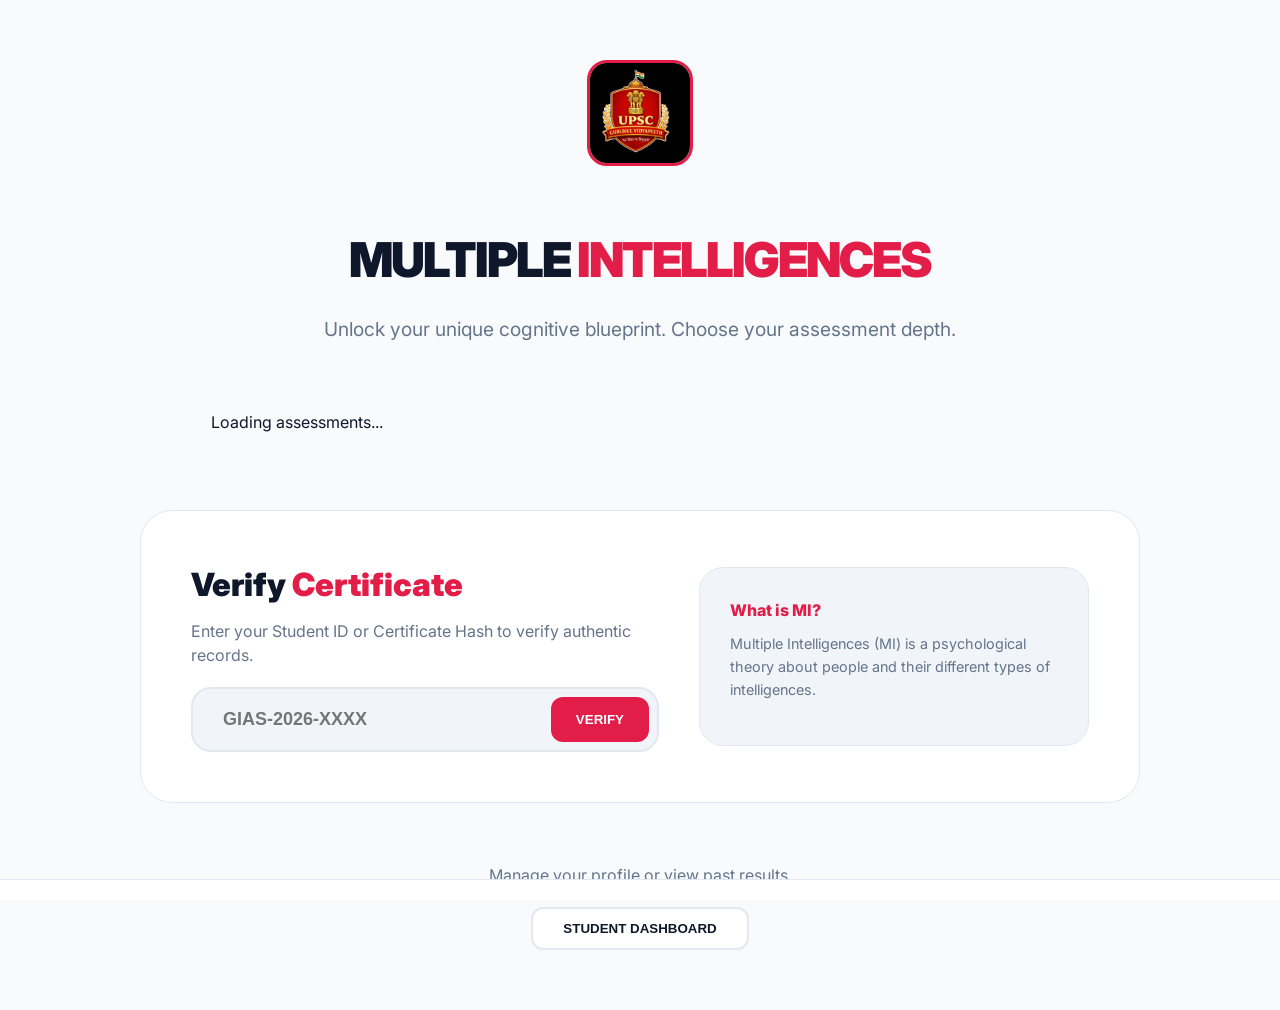
==== index.html @ c3213467 "feat: initial commit - Multiple Intelligences Assessment platform" ====
<!DOCTYPE html>
<html lang="en">
<head>
    <meta charset="UTF-8">
    <meta name="viewport" content="width=device-width, initial-scale=1.0">
    <title>GURUKUL IAS - Multiple Intelligences Assessment</title>
    <link href="https://fonts.googleapis.com/css2?family=Inter:wght@400;600;700;800;900&display=swap" rel="stylesheet">
    <link rel="stylesheet" href="style.css">
    <style>
        .portal-container { max-width: 1000px; margin: 40px auto; padding: 20px; text-align: center; }
        .portal-header { margin-bottom: 50px; }
        .portal-header img { width: 100px; border-radius: 20px; margin-bottom: 20px; border: 3px solid var(--primary); }
        .portal-header h1 { font-size: 3rem; font-weight: 900; letter-spacing: -2px; margin-bottom: 10px; }
        .portal-header p { color: var(--secondary-text); font-size: 1.2rem; }
        
        .test-grid { display: grid; grid-template-columns: repeat(3, 1fr); gap: 30px; margin-top: 50px; }
        .test-card { 
            background: var(--card); border: 1px solid var(--border); padding: 40px 30px; border-radius: 32px; 
            transition: all 0.3s cubic-bezier(0.4, 0, 0.2, 1); cursor: pointer; text-decoration: none; color: inherit;
            display: flex; flex-direction: column; align-items: center; position: relative; overflow: hidden;
        }
        .test-card:hover { border-color: var(--primary); transform: translateY(-10px); background: var(--card-hover); }
        .test-card h3 { font-size: 1.5rem; font-weight: 800; margin: 20px 0 10px; color: var(--text); }
        .test-card p { font-size: 0.9rem; color: var(--secondary-text); line-height: 1.6; }
        .test-card .icon-circle { 
            width: 80px; height: 80px; border-radius: 50%; background: rgba(225, 29, 72, 0.1); 
            display: flex; align-items: center; justify-content: center; color: var(--primary);
            margin-bottom: 10px; transition: 0.3s;
        }
        .test-card:hover .icon-circle { background: var(--primary); color: #fff; transform: scale(1.1); }
        
        .verify-section { margin: 60px 0; padding: 50px; background: var(--card); border-radius: 32px; border: 1px solid var(--border); text-align: left; display: grid; grid-template-columns: 1.2fr 1fr; gap: 40px; align-items: center; }
        .verify-input-group { position: relative; margin-top: 20px; }
        .verify-input { width: 100%; padding: 20px 30px; background: var(--input-bg); border: 2px solid var(--border); border-radius: 20px; color: var(--text); font-weight: 700; font-size: 18px; outline: none; transition: 0.3s; }
        .verify-input:focus { border-color: var(--primary); background: var(--card); }
        .verify-btn { position: absolute; right: 10px; top: 10px; bottom: 10px; background: var(--primary); color: #fff; border: none; padding: 0 25px; border-radius: 12px; font-weight: 800; cursor: pointer; }

        .ticker-wrap { position: fixed; bottom: 0; left: 0; width: 100%; background: var(--card); border-top: 1px solid var(--border); padding: 10px 0; z-index: 1000; overflow: hidden; }
        .ticker { display: flex; gap: 50px; animation: ticker 30s linear infinite; white-space: nowrap; }
        .ticker-item { font-size: 13px; font-weight: 700; color: var(--secondary-text); display: flex; align-items: center; gap: 8px; }
        .ticker-item .dot { width: 6px; height: 6px; background: var(--success); border-radius: 50%; }

        @keyframes ticker { 0% { transform: translateX(100%); } 100% { transform: translateX(-100%); } }
        @media (max-width: 768px) { .test-grid { grid-template-columns: 1fr; } .verify-section { grid-template-columns: 1fr; padding: 30px; } }
    </style>
</head>
<body data-theme="light">
    <div class="portal-container">
        <header class="portal-header">
            <img src="gurukul_ias.jpeg" alt="GURUKUL IAS">
            <h1>MULTIPLE <span style="color: var(--primary)">INTELLIGENCES</span></h1>
            <p>Unlock your unique cognitive blueprint. Choose your assessment depth.</p>
        </header>

        <div class="test-grid" id="test-grid">
            <div class="loading-state"><p>Loading assessments...</p></div>
        </div>

        <section class="verify-section">
            <div>
                <h2 style="font-size: 2rem; font-weight: 900; margin: 0;">Verify <span style="color: var(--primary)">Certificate</span></h2>
                <p style="color: var(--secondary-text); margin-top: 10px;">Enter your Student ID or Certificate Hash to verify authentic records.</p>
                <div class="verify-input-group">
                    <input type="text" id="v-hash" class="verify-input" placeholder="GIAS-2026-XXXX">
                    <button onclick="verify()" class="verify-btn">VERIFY</button>
                </div>
            </div>
            <div id="cms-about" style="background: var(--input-bg); padding: 30px; border-radius: 24px; border: 1px solid var(--border);">
                <h4 id="cms-title" style="margin: 0; color: var(--primary); font-weight: 800;">What is MI?</h4>
                <p id="cms-body" style="font-size: 0.9rem; color: var(--secondary-text); line-height: 1.6; margin-top: 10px;">Multiple Intelligences (MI) is a psychological theory about people and their different types of intelligences.</p>
            </div>
        </section>

        <div class="auth-actions">
            <p style="color: var(--secondary-text); margin-bottom: 20px;">Manage your profile or view past results.</p>
            <button class="btn-secondary" onclick="location.href='login.html'">STUDENT DASHBOARD</button>
        </div>
    </div>

    <div class="ticker-wrap">
        <div class="ticker" id="ticker">
            <!-- Ticker items injected here -->
        </div>
    </div>

    <script>
        async function init() {
            // Check for system theme
            if (window.matchMedia && window.matchMedia('(prefers-color-scheme: dark)').matches) {
                // document.body.setAttribute('data-theme', 'dark'); // Optional
            }

            try {
                // Load CMS
                const resC = await fetch('api.php?type=homepage_cms');
                const cms = await resC.json();
                if (cms.about_mi) {
                    document.getElementById('cms-title').innerText = cms.about_mi.title;
                    document.getElementById('cms-body').innerText = cms.about_mi.body;
                }

                // Load Tests
                const resT = await fetch('api.php?type=active_tests');
                const tests = await resT.json();
                const grid = document.getElementById('test-grid');
                grid.innerHTML = tests.map(test => `
                    <a href="test.html?id=${test.id}" class="test-card">
                        ${test.id > 3 ? '<div class="badge-new" style="position: absolute; top: 20px; right: -30px; background: var(--primary); color: #fff; padding: 5px 40px; font-size: 10px; font-weight: 900; transform: rotate(45deg);">NEW</div>' : ''}
                        <div class="icon-circle">
                             <svg width="32" height="32" viewBox="0 0 24 24" fill="none" stroke="currentColor" stroke-width="2.5">
                                ${test.question_count <= 24 ? '<circle cx="12" cy="12" r="10"></circle><polyline points="12 6 12 12 16 14"></polyline>' : 
                                  (test.question_count <= 60 ? '<path d="M22 11.08V12a10 10 0 1 1-5.93-9.14"></path><polyline points="22 4 12 14.01 9 11.01"></polyline>' : 
                                  '<polygon points="12 2 15.09 8.26 22 9.27 17 14.14 18.18 21.02 12 17.77 5.82 21.02 7 14.14 2 9.27 8.91 8.26 12 2"></polygon>')}
                             </svg>
                        </div>
                        <h3>${test.name}</h3>
                        <p>${test.description || 'Custom profile.'} ${test.question_count} questions.</p>
                    </a>
                `).join('');

                // Load Ticker
                updateTicker();
                setInterval(updateTicker, 30000);

            } catch (e) { console.error('Home init failed', e); }
        }

        async function updateTicker() {
            const res = await fetch('api.php?type=recent_completions');
            const data = await res.json();
            const ticker = document.getElementById('ticker');
            ticker.innerHTML = data.map(item => `
                <div class="ticker-item"><span class="dot"></span> ${item.name} just completed ${item.test_type} Assessment</div>
            `).join('') + ticker.innerHTML; // Duplicate for continuous flow
        }

        function verify() {
            const v = document.getElementById('v-hash').value.trim();
            if (v) location.href = 'verify.php?v=' + v;
        }

        init();
    </script>
</body>
</html>
---- style.css ----
:root {
    --primary: #e11d48; /* Crimson Red */
    --primary-light: #fb7185;
    --accent: #9f1239;
    --bg: #f8fafc;
    --card: #ffffff;
    --text: #0f172a;
    --secondary-text: #64748b;
    --border: #e2e8f0;
    --success: #10b981;
    --card-hover: #fff1f2;
    --input-bg: #f1f5f9;
}

[data-theme="dark"] {
    --bg: #000000;
    --card: #0d0d0d;
    --text: #f8fafc;
    --secondary-text: #94a3b8;
    --border: #1a1a1a;
    --card-hover: #161616;
    --input-bg: #111111;
}

body { 
    font-family: 'Inter', system-ui, -apple-system, sans-serif; 
    background: var(--bg); 
    color: var(--text); 
    display: flex; 
    flex-direction: column;
    min-height: 100vh;
    margin: 0;
    line-height: 1.5;
    transition: background 0.3s, color 0.3s;
}

/* Site Header */
.site-header {
    background: var(--card);
    padding: 15px 0;
    box-shadow: 0 1px 3px rgba(0,0,0,0.1);
    border-bottom: 3px solid var(--primary);
    position: sticky;
    top: 0;
    z-index: 100;
}
.header-content {
    max-width: 1100px;
    margin: 0 auto;
    padding: 0 30px;
    display: flex;
    justify-content: space-between;
    align-items: center;
}
.logo-area { display: flex; align-items: center; gap: 15px; }
.logo-icon { width: 50px; height: 50px; border-radius: 10px; object-fit: cover; border: 2px solid var(--primary); }
.brand-text h1 { margin: 0; font-size: 24px; font-weight: 900; color: var(--primary); text-transform: uppercase; }
.brand-text p { margin: 0; font-size: 12px; color: var(--secondary-text); font-weight: 700; }

.header-actions { display: flex; align-items: center; gap: 12px; }
.action-btn {
    width: 40px; height: 40px; border-radius: 10px; border: 1px solid var(--border);
    background: var(--card); color: var(--secondary-text); display: flex; align-items: center; justify-content: center;
    cursor: pointer; transition: 0.2s;
}
.action-btn:hover { border-color: var(--primary); color: var(--primary); }

.lang-switcher {
    display: flex; align-items: center; background: var(--card); padding: 0 12px; height: 40px;
    border-radius: 10px; border: 1px solid var(--border);
}
.lang-switcher select { background: transparent; border: none; font-size: 13px; font-weight: 800; cursor: pointer; outline: none; color: var(--text); }
.lang-switcher option { background: var(--card); color: var(--text); }

/* Container */
.container { 
    width: 95%; max-width: 900px; background: var(--card); padding: 50px; 
    margin: 40px auto; border-radius: 24px; box-shadow: 0 10px 25px -5px rgba(0,0,0,0.05);
    flex-grow: 1; border: 1px solid var(--border);
}

/* Form Styles */
.registration-form h2 { font-size: 32px; font-weight: 900; text-align: center; color: var(--primary); margin-bottom: 10px; }
.registration-form p { text-align: center; color: var(--secondary-text); margin-bottom: 40px; }
.input-group { margin-bottom: 20px; }
.input-group label { display: block; font-size: 14px; font-weight: 700; color: var(--secondary-text); margin-bottom: 8px; }
input { 
    width: 100%; padding: 14px 20px; background: var(--input-bg); border: 2px solid var(--border); 
    border-radius: 12px; font-size: 16px; transition: 0.2s; box-sizing: border-box; color: var(--text);
}
input:focus { background: var(--card); border-color: var(--primary); outline: none; }

/* Test Elements */
.test-header {
    display: flex; justify-content: space-between; align-items: center;
    margin-bottom: 40px; padding-bottom: 20px; border-bottom: 1px solid var(--border);
}
.test-header h3 { margin: 0; font-size: 22px; font-weight: 900; color: var(--primary); }
.student-badge { background: var(--input-bg); padding: 6px 16px; border-radius: 30px; font-weight: 800; font-size: 12px; color: var(--secondary-text); border: 1px solid var(--border); }

.question-card {
    background: var(--card); border: 1px solid var(--border); border-radius: 20px;
    padding: 30px; margin-bottom: 24px; transition: 0.3s;
}
.question-card:hover { border-color: var(--primary-light); box-shadow: 0 4px 12px rgba(0,0,0,0.03); }
.question-text { font-size: 18px; font-weight: 700; margin-bottom: 25px; line-height: 1.4; color: var(--text); }

.options { display: flex; flex-direction: column; gap: 8px; }
.option-label {
    display: flex; align-items: center; gap: 15px; padding: 10px 20px;
    background: var(--card); border: 1.5px solid var(--border); border-radius: 12px;
    cursor: pointer; transition: 0.2s cubic-bezier(0.4, 0, 0.2, 1); color: var(--text);
}
.option-label:hover { border-color: var(--primary-light); background: var(--card-hover); }
.option-label input { display: none; }

.option-circle {
    width: 28px; height: 28px; flex-shrink: 0; background: var(--input-bg);
    border-radius: 50%; display: flex; align-items: center; justify-content: center;
    font-weight: 900; font-size: 13px; color: var(--secondary-text); transition: 0.2s;
}
.option-desc { font-size: 14px; font-weight: 700; color: var(--secondary-text); }

.option-label.selected { background: var(--primary) !important; border-color: var(--primary) !important; transform: translateX(4px); box-shadow: 2px 4px 10px rgba(225, 29, 72, 0.1); }
.option-label.selected .option-circle { background: #fff !important; color: var(--primary) !important; }
.option-label.selected .option-desc { color: #fff !important; }

/* Focus Mode */
.focus-mode-container { text-align: center; }
.progress-bar-container { width: 100%; height: 6px; background: var(--border); border-radius: 3px; margin-bottom: 40px; position: relative; overflow: hidden; }
.progress-fill { position: absolute; left: 0; top: 0; height: 100%; background: var(--primary); transition: width 0.3s cubic-bezier(0.4, 0, 0.2, 1); }

/* Buttons */
.btn-primary {
    background: var(--primary); color: #fff; border: none; padding: 14px 40px;
    border-radius: 12px; font-size: 16px; font-weight: 800; cursor: pointer;
    text-transform: uppercase; letter-spacing: 1px; transition: 0.3s;
}
.btn-primary:hover { background: var(--accent); transform: translateY(-2px); box-shadow: 0 8px 20px -5px rgba(225, 29, 72, 0.4); }
.btn-secondary {
    background: var(--card); color: var(--text); border: 2px solid var(--border); padding: 12px 30px;
    border-radius: 12px; font-weight: 800; cursor: pointer; transition: 0.2s;
}
.btn-secondary:hover { border-color: var(--primary); color: var(--primary); }

.form-actions { display: flex; justify-content: center; margin-top: 40px; gap: 20px; }

/* Result Elements */
.result-view h2 { font-size: 36px; font-weight: 900; text-align: center; color: var(--primary); margin-bottom: 30px; }
.chart-container { background: var(--card); padding: 20px; border-radius: 20px; border: 1px solid var(--border); margin-bottom: 40px; }
.result-qr-section { text-align: center; margin: 30px 0; padding: 20px; background: #fff; border-radius: 20px; border: 1px solid var(--border); color: #000; }

.grading-card { background: var(--input-bg); padding: 25px; border-radius: 20px; border: 1px solid var(--border); margin-bottom: 20px; text-align: center; }
.grading-card h4 { margin: 0 0 10px; color: var(--primary); font-size: 18px; }

/* Modal */
.modal-overlay { position: fixed; top: 0; left: 0; right: 0; bottom: 0; background: rgba(0,0,0,0.6); display: flex; align-items: center; justify-content: center; z-index: 1000; }
.custom-modal { background: var(--card); padding: 30px; border-radius: 20px; max-width: 400px; width: 90%; text-align: center; border: 3px solid var(--primary); }

/* Proctor Alert */
.proctoring-alert { position: fixed; top: 20px; left: 50%; transform: translateX(-50%); background: #ef4444; color: #fff; padding: 12px 30px; border-radius: 10px; font-weight: 900; z-index: 2000; display: none; }

/* Site Footer */
.site-footer { background: #0f172a; color: #fff; padding: 60px 0 30px; margin-top: 60px; }
.footer-content { max-width: 1100px; margin: 0 auto; padding: 0 30px; }
.footer-grid { display: grid; grid-template-columns: 1.5fr 1fr 1fr; gap: 40px; margin-bottom: 40px; }
.footer-brand h4 { font-size: 20px; color: var(--primary-light); margin: 0 0 15px; }
.footer-brand p { font-size: 14px; color: #94a3b8; margin: 0; }
.footer-logo { width: 80px; height: auto; border-radius: 12px; object-fit: contain; border: 2px solid var(--primary-light); margin-bottom: 15px; }
.footer-contact h5, .footer-address h5 { font-size: 13px; text-transform: uppercase; color: #fff; margin: 0 0 15px; border-left: 3px solid var(--primary); padding-left: 10px; }
.contact-link { display: flex; align-items: center; gap: 10px; color: #cbd5e1; text-decoration: none; font-size: 14px; margin-bottom: 12px; }
.contact-link:hover { color: var(--primary-light); }
.footer-bottom { text-align: center; padding-top: 20px; border-top: 1px solid #1e293b; font-size: 12px; color: #64748b; }

/* Animation */
.question-card.highlight-error { border: 3px solid var(--primary); background: var(--card-hover); animation: shake 0.4s; }
@keyframes shake { 0%, 100% { transform: translateX(0); } 25% { transform: translateX(-5px); } 75% { transform: translateX(5px); } }

/* PDF Specific (Keep separate for clarity) */
#certificate-content, #certificate-content * { color: #000 !important; }
.printing .site-header, .printing .site-footer, .printing .btn-primary, .printing .btn-secondary, .printing #mi-watermark { display: none !important; }

@media (max-width: 768px) {
    .container { padding: 30px 20px; margin: 20px auto; }
    .header-content { flex-direction: column; gap: 15px; text-align: center; }
    .footer-grid { grid-template-columns: 1fr; gap: 30px; }
    .option-label { padding: 10px 15px; gap: 15px; }
    .option-desc { font-size: 13px; }
}
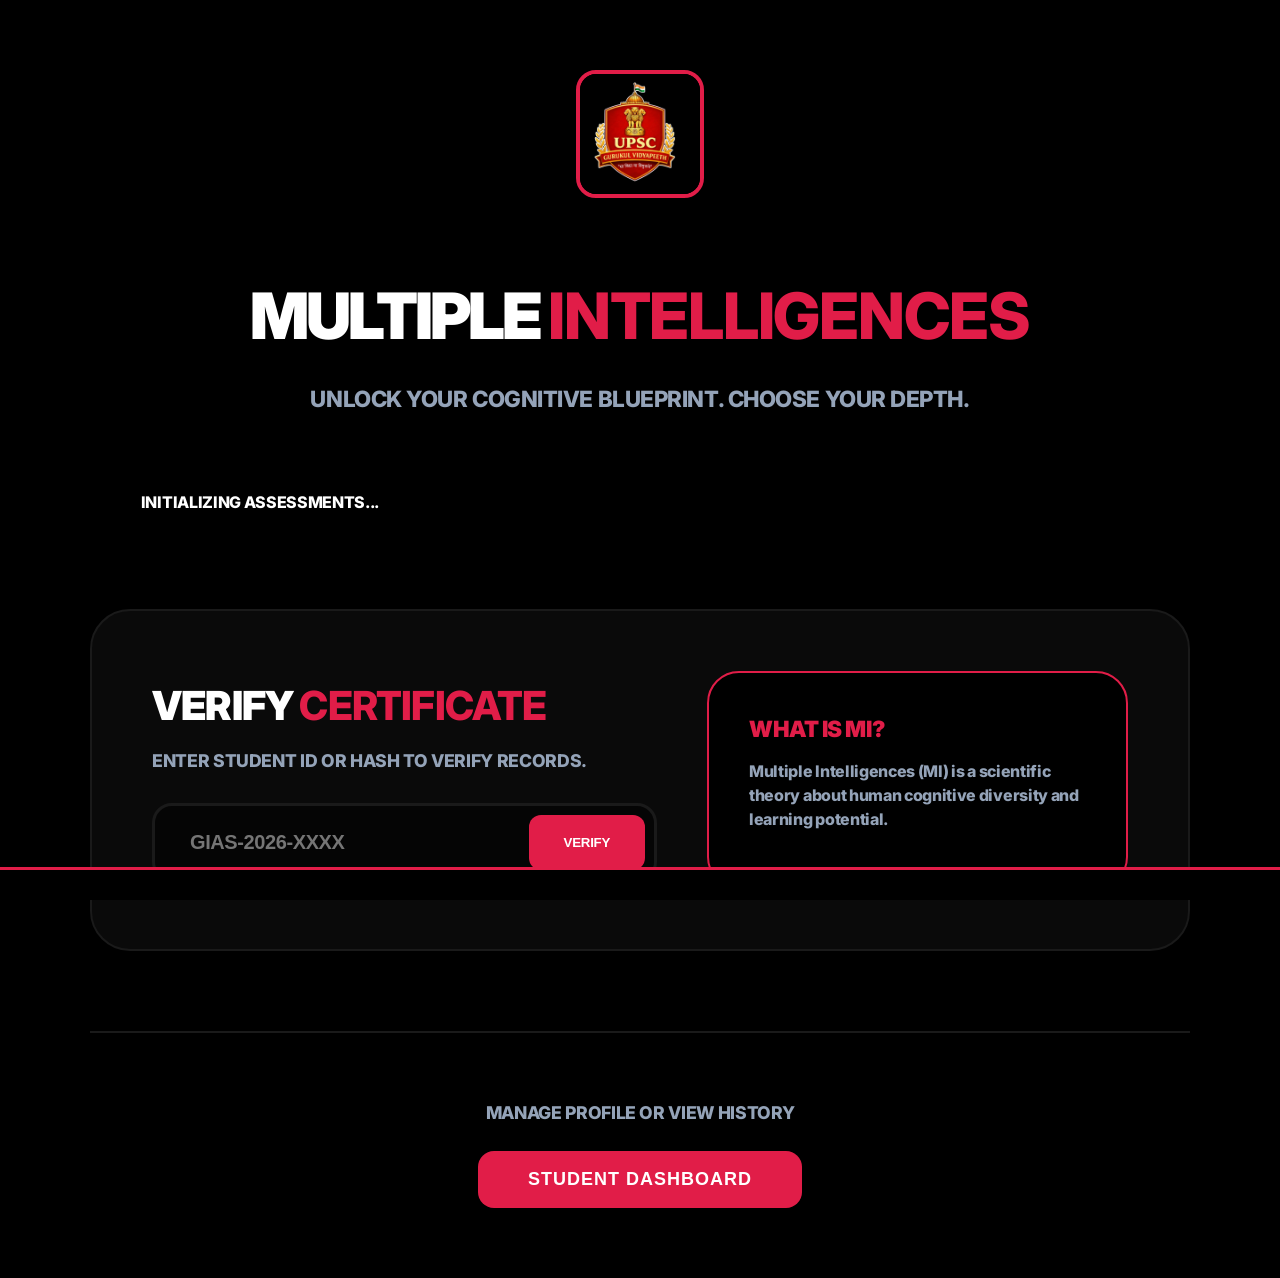
==== commit 14f15216: "fix(admin): restored full CRUD logic, enforced ultra-bold UI, and polished batch creation" ====
--- a/index.html
+++ b/index.html
@@ -7,73 +7,73 @@
     <link href="https://fonts.googleapis.com/css2?family=Inter:wght@400;600;700;800;900&display=swap" rel="stylesheet">
     <link rel="stylesheet" href="style.css">
     <style>
-        .portal-container { max-width: 1000px; margin: 40px auto; padding: 20px; text-align: center; }
-        .portal-header { margin-bottom: 50px; }
-        .portal-header img { width: 100px; border-radius: 20px; margin-bottom: 20px; border: 3px solid var(--primary); }
-        .portal-header h1 { font-size: 3rem; font-weight: 900; letter-spacing: -2px; margin-bottom: 10px; }
-        .portal-header p { color: var(--secondary-text); font-size: 1.2rem; }
+        .portal-container { max-width: 1100px; margin: 50px auto; padding: 20px; text-align: center; }
+        .portal-header { margin-bottom: 60px; }
+        .portal-header img { width: 120px; border-radius: 20px; margin-bottom: 25px; border: 4px solid var(--primary); }
+        .portal-header h1 { font-size: 4rem; font-weight: 900 !important; letter-spacing: -3px; margin-bottom: 10px; text-transform: uppercase; }
+        .portal-header p { color: var(--secondary-text); font-size: 1.4rem; font-weight: 800 !important; }
         
-        .test-grid { display: grid; grid-template-columns: repeat(3, 1fr); gap: 30px; margin-top: 50px; }
+        .test-grid { display: grid; grid-template-columns: repeat(3, 1fr); gap: 40px; margin-top: 60px; }
         .test-card { 
-            background: var(--card); border: 1px solid var(--border); padding: 40px 30px; border-radius: 32px; 
-            transition: all 0.3s cubic-bezier(0.4, 0, 0.2, 1); cursor: pointer; text-decoration: none; color: inherit;
+            background: var(--card); border: 2px solid var(--border); padding: 50px 30px; border-radius: 32px; 
+            transition: all 0.3s; cursor: pointer; text-decoration: none; color: inherit;
             display: flex; flex-direction: column; align-items: center; position: relative; overflow: hidden;
         }
-        .test-card:hover { border-color: var(--primary); transform: translateY(-10px); background: var(--card-hover); }
-        .test-card h3 { font-size: 1.5rem; font-weight: 800; margin: 20px 0 10px; color: var(--text); }
-        .test-card p { font-size: 0.9rem; color: var(--secondary-text); line-height: 1.6; }
+        .test-card:hover { border-color: var(--primary); transform: translateY(-10px); background: #000; box-shadow: 0 20px 40px rgba(0,0,0,0.8); }
+        .test-card h3 { font-size: 1.8rem; font-weight: 900 !important; margin: 20px 0 10px; color: var(--primary); text-transform: uppercase; }
+        .test-card p { font-size: 1rem; color: var(--secondary-text); line-height: 1.4; font-weight: 700 !important; }
         .test-card .icon-circle { 
-            width: 80px; height: 80px; border-radius: 50%; background: rgba(225, 29, 72, 0.1); 
+            width: 90px; height: 90px; border-radius: 50%; background: rgba(225, 29, 72, 0.1); 
             display: flex; align-items: center; justify-content: center; color: var(--primary);
-            margin-bottom: 10px; transition: 0.3s;
+            margin-bottom: 15px; transition: 0.3s; border: 2px solid transparent;
         }
-        .test-card:hover .icon-circle { background: var(--primary); color: #fff; transform: scale(1.1); }
+        .test-card:hover .icon-circle { background: var(--primary); color: #fff; transform: scale(1.1); border-color: #fff; }
         
-        .verify-section { margin: 60px 0; padding: 50px; background: var(--card); border-radius: 32px; border: 1px solid var(--border); text-align: left; display: grid; grid-template-columns: 1.2fr 1fr; gap: 40px; align-items: center; }
-        .verify-input-group { position: relative; margin-top: 20px; }
-        .verify-input { width: 100%; padding: 20px 30px; background: var(--input-bg); border: 2px solid var(--border); border-radius: 20px; color: var(--text); font-weight: 700; font-size: 18px; outline: none; transition: 0.3s; }
-        .verify-input:focus { border-color: var(--primary); background: var(--card); }
-        .verify-btn { position: absolute; right: 10px; top: 10px; bottom: 10px; background: var(--primary); color: #fff; border: none; padding: 0 25px; border-radius: 12px; font-weight: 800; cursor: pointer; }
+        .verify-section { margin: 80px 0; padding: 60px; background: var(--card); border-radius: 40px; border: 2px solid var(--border); text-align: left; display: grid; grid-template-columns: 1.2fr 1fr; gap: 50px; align-items: center; }
+        .verify-input-group { position: relative; margin-top: 30px; }
+        .verify-input { width: 100%; padding: 25px 35px; background: var(--input-bg); border: 3px solid var(--border); border-radius: 20px; color: #fff; font-weight: 900 !important; font-size: 20px; outline: none; transition: 0.3s; box-sizing: border-box; }
+        .verify-input:focus { border-color: var(--primary); background: #000; }
+        .verify-btn { position: absolute; right: 12px; top: 12px; bottom: 12px; background: var(--primary); color: #fff; border: none; padding: 0 35px; border-radius: 12px; font-weight: 900 !important; cursor: pointer; text-transform: uppercase; }
 
-        .ticker-wrap { position: fixed; bottom: 0; left: 0; width: 100%; background: var(--card); border-top: 1px solid var(--border); padding: 10px 0; z-index: 1000; overflow: hidden; }
-        .ticker { display: flex; gap: 50px; animation: ticker 30s linear infinite; white-space: nowrap; }
-        .ticker-item { font-size: 13px; font-weight: 700; color: var(--secondary-text); display: flex; align-items: center; gap: 8px; }
-        .ticker-item .dot { width: 6px; height: 6px; background: var(--success); border-radius: 50%; }
+        .ticker-wrap { position: fixed; bottom: 0; left: 0; width: 100%; background: #000; border-top: 3px solid var(--primary); padding: 15px 0; z-index: 1000; overflow: hidden; }
+        .ticker { display: flex; gap: 60px; animation: ticker 40s linear infinite; white-space: nowrap; }
+        .ticker-item { font-size: 14px; font-weight: 900 !important; color: #fff; display: flex; align-items: center; gap: 10px; text-transform: uppercase; }
+        .ticker-item .dot { width: 8px; height: 8px; background: var(--primary); border-radius: 50%; box-shadow: 0 0 10px var(--primary); }
 
         @keyframes ticker { 0% { transform: translateX(100%); } 100% { transform: translateX(-100%); } }
-        @media (max-width: 768px) { .test-grid { grid-template-columns: 1fr; } .verify-section { grid-template-columns: 1fr; padding: 30px; } }
+        @media (max-width: 768px) { .test-grid { grid-template-columns: 1fr; } .verify-section { grid-template-columns: 1fr; padding: 40px; } .portal-header h1 { font-size: 2.5rem; } }
     </style>
 </head>
-<body data-theme="light">
+<body data-theme="dark">
     <div class="portal-container">
         <header class="portal-header">
             <img src="gurukul_ias.jpeg" alt="GURUKUL IAS">
             <h1>MULTIPLE <span style="color: var(--primary)">INTELLIGENCES</span></h1>
-            <p>Unlock your unique cognitive blueprint. Choose your assessment depth.</p>
+            <p>UNLOCK YOUR COGNITIVE BLUEPRINT. CHOOSE YOUR DEPTH.</p>
         </header>
 
         <div class="test-grid" id="test-grid">
-            <div class="loading-state"><p>Loading assessments...</p></div>
+            <div class="loading-state"><p>INITIALIZING ASSESSMENTS...</p></div>
         </div>
 
         <section class="verify-section">
             <div>
-                <h2 style="font-size: 2rem; font-weight: 900; margin: 0;">Verify <span style="color: var(--primary)">Certificate</span></h2>
-                <p style="color: var(--secondary-text); margin-top: 10px;">Enter your Student ID or Certificate Hash to verify authentic records.</p>
+                <h2 style="font-size: 2.5rem; font-weight: 900 !important; margin: 0; text-transform: uppercase;">Verify <span style="color: var(--primary)">Certificate</span></h2>
+                <p style="color: var(--secondary-text); margin-top: 15px; font-size: 1.1rem;">ENTER STUDENT ID OR HASH TO VERIFY RECORDS.</p>
                 <div class="verify-input-group">
                     <input type="text" id="v-hash" class="verify-input" placeholder="GIAS-2026-XXXX">
                     <button onclick="verify()" class="verify-btn">VERIFY</button>
                 </div>
             </div>
-            <div id="cms-about" style="background: var(--input-bg); padding: 30px; border-radius: 24px; border: 1px solid var(--border);">
-                <h4 id="cms-title" style="margin: 0; color: var(--primary); font-weight: 800;">What is MI?</h4>
-                <p id="cms-body" style="font-size: 0.9rem; color: var(--secondary-text); line-height: 1.6; margin-top: 10px;">Multiple Intelligences (MI) is a psychological theory about people and their different types of intelligences.</p>
+            <div id="cms-about" style="background: #000; padding: 40px; border-radius: 32px; border: 2px solid var(--primary);">
+                <h4 id="cms-title" style="margin: 0; color: var(--primary); font-weight: 900 !important; font-size: 1.4rem; text-transform: uppercase;">What is MI?</h4>
+                <p id="cms-body" style="font-size: 1rem; color: var(--secondary-text); line-height: 1.5; margin-top: 15px;">Multiple Intelligences (MI) is a scientific theory about human cognitive diversity and learning potential.</p>
             </div>
         </section>
 
-        <div class="auth-actions">
-            <p style="color: var(--secondary-text); margin-bottom: 20px;">Manage your profile or view past results.</p>
-            <button class="btn-secondary" onclick="location.href='login.html'">STUDENT DASHBOARD</button>
+        <div class="auth-actions" style="border-top: 2px solid var(--border); padding-top: 50px;">
+            <p style="color: var(--secondary-text); margin-bottom: 25px; font-size: 1.1rem; text-transform: uppercase;">MANAGE PROFILE OR VIEW HISTORY</p>
+            <button class="btn-primary" onclick="location.href='login.html'">STUDENT DASHBOARD</button>
         </div>
     </div>
 
@@ -85,21 +85,14 @@
 
     <script>
         async function init() {
-            // Check for system theme
-            if (window.matchMedia && window.matchMedia('(prefers-color-scheme: dark)').matches) {
-                // document.body.setAttribute('data-theme', 'dark'); // Optional
-            }
-
             try {
-                // Load CMS
                 const resC = await fetch('api.php?type=homepage_cms');
                 const cms = await resC.json();
                 if (cms.about_mi) {
-                    document.getElementById('cms-title').innerText = cms.about_mi.title;
+                    document.getElementById('cms-title').innerText = cms.about_mi.title.toUpperCase();
                     document.getElementById('cms-body').innerText = cms.about_mi.body;
                 }
 
-                // Load Tests
                 const resT = await fetch('api.php?type=active_tests');
                 const tests = await resT.json();
                 const grid = document.getElementById('test-grid');
@@ -107,18 +100,17 @@
                     <a href="test.html?id=${test.id}" class="test-card">
                         ${test.id > 3 ? '<div class="badge-new" style="position: absolute; top: 20px; right: -30px; background: var(--primary); color: #fff; padding: 5px 40px; font-size: 10px; font-weight: 900; transform: rotate(45deg);">NEW</div>' : ''}
                         <div class="icon-circle">
-                             <svg width="32" height="32" viewBox="0 0 24 24" fill="none" stroke="currentColor" stroke-width="2.5">
+                             <svg width="40" height="40" viewBox="0 0 24 24" fill="none" stroke="currentColor" stroke-width="3">
                                 ${test.question_count <= 24 ? '<circle cx="12" cy="12" r="10"></circle><polyline points="12 6 12 12 16 14"></polyline>' : 
                                   (test.question_count <= 60 ? '<path d="M22 11.08V12a10 10 0 1 1-5.93-9.14"></path><polyline points="22 4 12 14.01 9 11.01"></polyline>' : 
                                   '<polygon points="12 2 15.09 8.26 22 9.27 17 14.14 18.18 21.02 12 17.77 5.82 21.02 7 14.14 2 9.27 8.91 8.26 12 2"></polygon>')}
                              </svg>
                         </div>
                         <h3>${test.name}</h3>
-                        <p>${test.description || 'Custom profile.'} ${test.question_count} questions.</p>
+                        <p>${test.question_count} SCIENTIFIC QUESTIONS</p>
                     </a>
                 `).join('');
 
-                // Load Ticker
                 updateTicker();
                 setInterval(updateTicker, 30000);
 
@@ -129,9 +121,11 @@
             const res = await fetch('api.php?type=recent_completions');
             const data = await res.json();
             const ticker = document.getElementById('ticker');
-            ticker.innerHTML = data.map(item => `
-                <div class="ticker-item"><span class="dot"></span> ${item.name} just completed ${item.test_type} Assessment</div>
-            `).join('') + ticker.innerHTML; // Duplicate for continuous flow
+            if (data && Array.isArray(data)) {
+                ticker.innerHTML = data.map(item => `
+                    <div class="ticker-item"><span class="dot"></span> ${item.name.toUpperCase()} COMPLETED ${item.test_type.toUpperCase()} ASSESSMENT</div>
+                `).join('') + ticker.innerHTML;
+            }
         }
 
         function verify() {
--- a/style.css
+++ b/style.css
@@ -2,24 +2,19 @@
     --primary: #e11d48; /* Crimson Red */
     --primary-light: #fb7185;
     --accent: #9f1239;
-    --bg: #f8fafc;
-    --card: #ffffff;
-    --text: #0f172a;
-    --secondary-text: #64748b;
-    --border: #e2e8f0;
+    --bg: #000000;
+    --card: #0a0a0a;
+    --text: #ffffff;
+    --secondary-text: #94a3b8;
+    --border: #1a1a1a;
     --success: #10b981;
-    --card-hover: #fff1f2;
-    --input-bg: #f1f5f9;
+    --card-hover: #111111;
+    --input-bg: #050505;
 }
 
-[data-theme="dark"] {
-    --bg: #000000;
-    --card: #0d0d0d;
-    --text: #f8fafc;
-    --secondary-text: #94a3b8;
-    --border: #1a1a1a;
-    --card-hover: #161616;
-    --input-bg: #111111;
+* {
+    font-weight: 800 !important; /* Enforce Bold everywhere */
+    letter-spacing: -0.02em;
 }
 
 body { 
@@ -30,16 +25,14 @@
     flex-direction: column;
     min-height: 100vh;
     margin: 0;
-    line-height: 1.5;
-    transition: background 0.3s, color 0.3s;
+    line-height: 1.4;
 }
 
 /* Site Header */
 .site-header {
     background: var(--card);
-    padding: 15px 0;
-    box-shadow: 0 1px 3px rgba(0,0,0,0.1);
-    border-bottom: 3px solid var(--primary);
+    padding: 20px 0;
+    border-bottom: 4px solid var(--primary);
     position: sticky;
     top: 0;
     z-index: 100;
@@ -53,137 +46,109 @@
     align-items: center;
 }
 .logo-area { display: flex; align-items: center; gap: 15px; }
-.logo-icon { width: 50px; height: 50px; border-radius: 10px; object-fit: cover; border: 2px solid var(--primary); }
-.brand-text h1 { margin: 0; font-size: 24px; font-weight: 900; color: var(--primary); text-transform: uppercase; }
-.brand-text p { margin: 0; font-size: 12px; color: var(--secondary-text); font-weight: 700; }
+.logo-icon { width: 60px; height: 60px; border-radius: 12px; object-fit: cover; border: 3px solid var(--primary); }
+.brand-text h1 { margin: 0; font-size: 28px; font-weight: 900 !important; color: var(--primary); text-transform: uppercase; letter-spacing: -1px; }
+.brand-text p { margin: 0; font-size: 13px; color: var(--secondary-text); font-weight: 800 !important; }
 
 .header-actions { display: flex; align-items: center; gap: 12px; }
 .action-btn {
-    width: 40px; height: 40px; border-radius: 10px; border: 1px solid var(--border);
-    background: var(--card); color: var(--secondary-text); display: flex; align-items: center; justify-content: center;
+    width: 45px; height: 45px; border-radius: 12px; border: 2px solid var(--border);
+    background: var(--card); color: var(--text); display: flex; align-items: center; justify-content: center;
     cursor: pointer; transition: 0.2s;
 }
-.action-btn:hover { border-color: var(--primary); color: var(--primary); }
+.action-btn:hover { border-color: var(--primary); background: var(--primary); color: #fff; }
 
 .lang-switcher {
-    display: flex; align-items: center; background: var(--card); padding: 0 12px; height: 40px;
-    border-radius: 10px; border: 1px solid var(--border);
+    display: flex; align-items: center; background: var(--card); padding: 0 15px; height: 45px;
+    border-radius: 12px; border: 2px solid var(--border);
 }
-.lang-switcher select { background: transparent; border: none; font-size: 13px; font-weight: 800; cursor: pointer; outline: none; color: var(--text); }
-.lang-switcher option { background: var(--card); color: var(--text); }
+.lang-switcher select { background: transparent; border: none; font-size: 14px; font-weight: 900 !important; cursor: pointer; outline: none; color: var(--text); }
 
 /* Container */
 .container { 
-    width: 95%; max-width: 900px; background: var(--card); padding: 50px; 
-    margin: 40px auto; border-radius: 24px; box-shadow: 0 10px 25px -5px rgba(0,0,0,0.05);
-    flex-grow: 1; border: 1px solid var(--border);
+    width: 95%; max-width: 900px; background: var(--card); padding: 60px; 
+    margin: 40px auto; border-radius: 32px; border: 2px solid var(--border);
+    box-shadow: 0 20px 50px rgba(0,0,0,0.5);
 }
 
 /* Form Styles */
-.registration-form h2 { font-size: 32px; font-weight: 900; text-align: center; color: var(--primary); margin-bottom: 10px; }
-.registration-form p { text-align: center; color: var(--secondary-text); margin-bottom: 40px; }
-.input-group { margin-bottom: 20px; }
-.input-group label { display: block; font-size: 14px; font-weight: 700; color: var(--secondary-text); margin-bottom: 8px; }
+.registration-form h2 { font-size: 40px; font-weight: 900 !important; text-align: center; color: var(--primary); margin-bottom: 10px; text-transform: uppercase; }
+.registration-form p { text-align: center; color: var(--secondary-text); margin-bottom: 40px; font-size: 18px; }
+.input-group { margin-bottom: 25px; }
+.input-group label { display: block; font-size: 14px; font-weight: 900 !important; color: var(--secondary-text); margin-bottom: 10px; text-transform: uppercase; }
 input { 
-    width: 100%; padding: 14px 20px; background: var(--input-bg); border: 2px solid var(--border); 
-    border-radius: 12px; font-size: 16px; transition: 0.2s; box-sizing: border-box; color: var(--text);
+    width: 100%; padding: 18px 25px; background: var(--input-bg); border: 2px solid var(--border); 
+    border-radius: 16px; font-size: 18px; transition: 0.2s; box-sizing: border-box; color: #fff;
 }
-input:focus { background: var(--card); border-color: var(--primary); outline: none; }
+input:focus { background: #000; border-color: var(--primary); outline: none; box-shadow: 0 0 0 4px rgba(225, 29, 72, 0.1); }
 
 /* Test Elements */
 .test-header {
     display: flex; justify-content: space-between; align-items: center;
-    margin-bottom: 40px; padding-bottom: 20px; border-bottom: 1px solid var(--border);
+    margin-bottom: 40px; padding-bottom: 25px; border-bottom: 2px solid var(--border);
 }
-.test-header h3 { margin: 0; font-size: 22px; font-weight: 900; color: var(--primary); }
-.student-badge { background: var(--input-bg); padding: 6px 16px; border-radius: 30px; font-weight: 800; font-size: 12px; color: var(--secondary-text); border: 1px solid var(--border); }
+.test-header h3 { margin: 0; font-size: 24px; font-weight: 900 !important; color: var(--primary); text-transform: uppercase; }
+.student-badge { background: var(--primary); padding: 8px 20px; border-radius: 12px; font-weight: 900 !important; font-size: 13px; color: #fff; }
 
 .question-card {
-    background: var(--card); border: 1px solid var(--border); border-radius: 20px;
-    padding: 30px; margin-bottom: 24px; transition: 0.3s;
+    background: var(--card); border: 2px solid var(--border); border-radius: 24px;
+    padding: 40px; margin-bottom: 30px; transition: 0.3s;
 }
-.question-card:hover { border-color: var(--primary-light); box-shadow: 0 4px 12px rgba(0,0,0,0.03); }
-.question-text { font-size: 18px; font-weight: 700; margin-bottom: 25px; line-height: 1.4; color: var(--text); }
+.question-card:hover { border-color: var(--primary); background: #000; }
+.question-text { font-size: 22px; font-weight: 900 !important; margin-bottom: 30px; line-height: 1.3; color: #fff; }
 
-.options { display: flex; flex-direction: column; gap: 8px; }
+.options { display: flex; flex-direction: column; gap: 12px; }
 .option-label {
-    display: flex; align-items: center; gap: 15px; padding: 10px 20px;
-    background: var(--card); border: 1.5px solid var(--border); border-radius: 12px;
-    cursor: pointer; transition: 0.2s cubic-bezier(0.4, 0, 0.2, 1); color: var(--text);
+    display: flex; align-items: center; gap: 20px; padding: 15px 25px;
+    background: var(--input-bg); border: 2px solid var(--border); border-radius: 16px;
+    cursor: pointer; transition: 0.2s; color: #fff;
 }
-.option-label:hover { border-color: var(--primary-light); background: var(--card-hover); }
+.option-label:hover { border-color: var(--primary); background: #000; transform: scale(1.01); }
 .option-label input { display: none; }
 
 .option-circle {
-    width: 28px; height: 28px; flex-shrink: 0; background: var(--input-bg);
-    border-radius: 50%; display: flex; align-items: center; justify-content: center;
-    font-weight: 900; font-size: 13px; color: var(--secondary-text); transition: 0.2s;
+    width: 35px; height: 35px; flex-shrink: 0; background: var(--border);
+    border-radius: 10px; display: flex; align-items: center; justify-content: center;
+    font-weight: 900 !important; font-size: 16px; color: #fff;
 }
-.option-desc { font-size: 14px; font-weight: 700; color: var(--secondary-text); }
+.option-desc { font-size: 16px; font-weight: 800 !important; }
 
-.option-label.selected { background: var(--primary) !important; border-color: var(--primary) !important; transform: translateX(4px); box-shadow: 2px 4px 10px rgba(225, 29, 72, 0.1); }
+.option-label.selected { background: var(--primary) !important; border-color: var(--primary) !important; box-shadow: 0 10px 20px rgba(225, 29, 72, 0.3); }
 .option-label.selected .option-circle { background: #fff !important; color: var(--primary) !important; }
-.option-label.selected .option-desc { color: #fff !important; }
 
 /* Focus Mode */
-.focus-mode-container { text-align: center; }
-.progress-bar-container { width: 100%; height: 6px; background: var(--border); border-radius: 3px; margin-bottom: 40px; position: relative; overflow: hidden; }
-.progress-fill { position: absolute; left: 0; top: 0; height: 100%; background: var(--primary); transition: width 0.3s cubic-bezier(0.4, 0, 0.2, 1); }
+.progress-bar-container { width: 100%; height: 10px; background: var(--border); border-radius: 5px; margin-bottom: 50px; overflow: hidden; }
+.progress-fill { height: 100%; background: var(--primary); box-shadow: 0 0 15px var(--primary); }
 
 /* Buttons */
 .btn-primary {
-    background: var(--primary); color: #fff; border: none; padding: 14px 40px;
-    border-radius: 12px; font-size: 16px; font-weight: 800; cursor: pointer;
+    background: var(--primary); color: #fff; border: none; padding: 18px 50px;
+    border-radius: 16px; font-size: 18px; font-weight: 900 !important; cursor: pointer;
     text-transform: uppercase; letter-spacing: 1px; transition: 0.3s;
 }
-.btn-primary:hover { background: var(--accent); transform: translateY(-2px); box-shadow: 0 8px 20px -5px rgba(225, 29, 72, 0.4); }
+.btn-primary:hover { background: var(--accent); transform: translateY(-3px); box-shadow: 0 15px 30px rgba(225, 29, 72, 0.4); }
+
 .btn-secondary {
-    background: var(--card); color: var(--text); border: 2px solid var(--border); padding: 12px 30px;
-    border-radius: 12px; font-weight: 800; cursor: pointer; transition: 0.2s;
+    background: transparent; color: #fff; border: 3px solid var(--border); padding: 15px 35px;
+    border-radius: 16px; font-weight: 900 !important; cursor: pointer; transition: 0.2s;
 }
 .btn-secondary:hover { border-color: var(--primary); color: var(--primary); }
 
-.form-actions { display: flex; justify-content: center; margin-top: 40px; gap: 20px; }
-
 /* Result Elements */
-.result-view h2 { font-size: 36px; font-weight: 900; text-align: center; color: var(--primary); margin-bottom: 30px; }
-.chart-container { background: var(--card); padding: 20px; border-radius: 20px; border: 1px solid var(--border); margin-bottom: 40px; }
-.result-qr-section { text-align: center; margin: 30px 0; padding: 20px; background: #fff; border-radius: 20px; border: 1px solid var(--border); color: #000; }
-
-.grading-card { background: var(--input-bg); padding: 25px; border-radius: 20px; border: 1px solid var(--border); margin-bottom: 20px; text-align: center; }
-.grading-card h4 { margin: 0 0 10px; color: var(--primary); font-size: 18px; }
-
-/* Modal */
-.modal-overlay { position: fixed; top: 0; left: 0; right: 0; bottom: 0; background: rgba(0,0,0,0.6); display: flex; align-items: center; justify-content: center; z-index: 1000; }
-.custom-modal { background: var(--card); padding: 30px; border-radius: 20px; max-width: 400px; width: 90%; text-align: center; border: 3px solid var(--primary); }
-
-/* Proctor Alert */
-.proctoring-alert { position: fixed; top: 20px; left: 50%; transform: translateX(-50%); background: #ef4444; color: #fff; padding: 12px 30px; border-radius: 10px; font-weight: 900; z-index: 2000; display: none; }
+.result-view h2 { font-size: 48px; font-weight: 900 !important; text-align: center; color: var(--primary); text-transform: uppercase; margin-bottom: 40px; }
+.chart-container { background: #000; padding: 30px; border-radius: 32px; border: 2px solid var(--border); margin-bottom: 40px; }
+.grading-card { background: var(--primary); padding: 40px; border-radius: 32px; margin-bottom: 30px; text-align: center; color: #fff; }
+.grading-card h4 { margin: 0 0 15px; color: #fff; font-size: 24px; text-transform: uppercase; }
 
 /* Site Footer */
-.site-footer { background: #0f172a; color: #fff; padding: 60px 0 30px; margin-top: 60px; }
-.footer-content { max-width: 1100px; margin: 0 auto; padding: 0 30px; }
-.footer-grid { display: grid; grid-template-columns: 1.5fr 1fr 1fr; gap: 40px; margin-bottom: 40px; }
-.footer-brand h4 { font-size: 20px; color: var(--primary-light); margin: 0 0 15px; }
-.footer-brand p { font-size: 14px; color: #94a3b8; margin: 0; }
-.footer-logo { width: 80px; height: auto; border-radius: 12px; object-fit: contain; border: 2px solid var(--primary-light); margin-bottom: 15px; }
-.footer-contact h5, .footer-address h5 { font-size: 13px; text-transform: uppercase; color: #fff; margin: 0 0 15px; border-left: 3px solid var(--primary); padding-left: 10px; }
-.contact-link { display: flex; align-items: center; gap: 10px; color: #cbd5e1; text-decoration: none; font-size: 14px; margin-bottom: 12px; }
-.contact-link:hover { color: var(--primary-light); }
-.footer-bottom { text-align: center; padding-top: 20px; border-top: 1px solid #1e293b; font-size: 12px; color: #64748b; }
+.site-footer { background: #050505; border-top: 4px solid var(--primary); color: #fff; padding: 80px 0 40px; margin-top: 80px; }
+.footer-brand h4 { font-size: 24px; font-weight: 900 !important; color: var(--primary); }
 
 /* Animation */
-.question-card.highlight-error { border: 3px solid var(--primary); background: var(--card-hover); animation: shake 0.4s; }
-@keyframes shake { 0%, 100% { transform: translateX(0); } 25% { transform: translateX(-5px); } 75% { transform: translateX(5px); } }
-
-/* PDF Specific (Keep separate for clarity) */
-#certificate-content, #certificate-content * { color: #000 !important; }
-.printing .site-header, .printing .site-footer, .printing .btn-primary, .printing .btn-secondary, .printing #mi-watermark { display: none !important; }
+.question-card.highlight-error { border: 4px solid var(--primary); background: rgba(225,29,72,0.1); }
 
 @media (max-width: 768px) {
-    .container { padding: 30px 20px; margin: 20px auto; }
-    .header-content { flex-direction: column; gap: 15px; text-align: center; }
-    .footer-grid { grid-template-columns: 1fr; gap: 30px; }
-    .option-label { padding: 10px 15px; gap: 15px; }
-    .option-desc { font-size: 13px; }
+    .container { padding: 40px 25px; }
+    .brand-text h1 { font-size: 22px; }
+    .registration-form h2 { font-size: 30px; }
 }
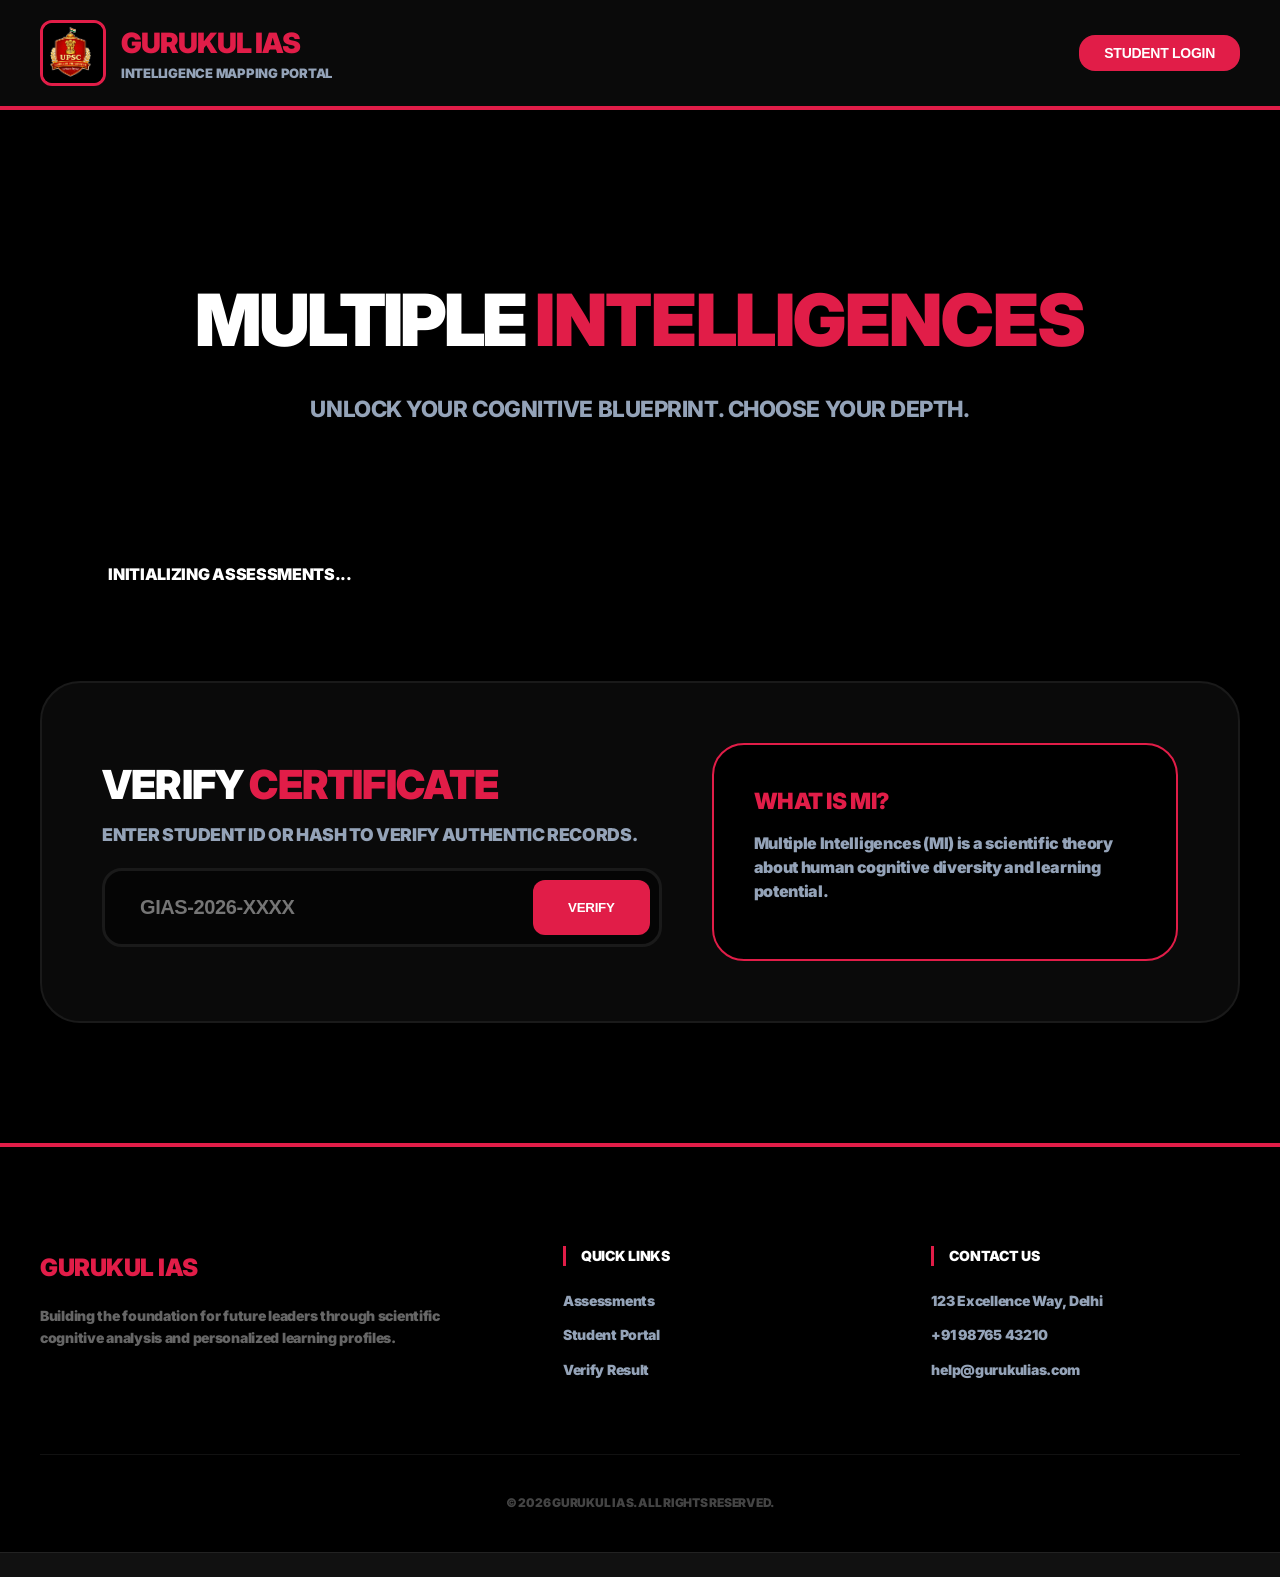
==== commit aafcafe3: "style: unified header, footer, and logo across all pages with bold industrial theme" ====
--- a/index.html
+++ b/index.html
@@ -7,50 +7,61 @@
     <link href="https://fonts.googleapis.com/css2?family=Inter:wght@400;600;700;800;900&display=swap" rel="stylesheet">
     <link rel="stylesheet" href="style.css">
     <style>
-        .portal-container { max-width: 1100px; margin: 50px auto; padding: 20px; text-align: center; }
-        .portal-header { margin-bottom: 60px; }
-        .portal-header img { width: 120px; border-radius: 20px; margin-bottom: 25px; border: 4px solid var(--primary); }
-        .portal-header h1 { font-size: 4rem; font-weight: 900 !important; letter-spacing: -3px; margin-bottom: 10px; text-transform: uppercase; }
-        .portal-header p { color: var(--secondary-text); font-size: 1.4rem; font-weight: 800 !important; }
+        .portal-container { max-width: 1200px; margin: 40px auto; padding: 0 20px; text-align: center; }
+        .hero-section { padding: 60px 0; margin-bottom: 40px; }
+        .hero-section h1 { font-size: 4.5rem; font-weight: 900 !important; letter-spacing: -3px; margin-bottom: 10px; }
+        .hero-section p { color: var(--secondary-text); font-size: 1.4rem; font-weight: 800 !important; }
         
-        .test-grid { display: grid; grid-template-columns: repeat(3, 1fr); gap: 40px; margin-top: 60px; }
+        .test-grid { display: grid; grid-template-columns: repeat(3, 1fr); gap: 30px; margin-top: 40px; }
         .test-card { 
             background: var(--card); border: 2px solid var(--border); padding: 50px 30px; border-radius: 32px; 
-            transition: all 0.3s; cursor: pointer; text-decoration: none; color: inherit;
+            transition: 0.3s; cursor: pointer; text-decoration: none; color: inherit;
             display: flex; flex-direction: column; align-items: center; position: relative; overflow: hidden;
         }
-        .test-card:hover { border-color: var(--primary); transform: translateY(-10px); background: #000; box-shadow: 0 20px 40px rgba(0,0,0,0.8); }
-        .test-card h3 { font-size: 1.8rem; font-weight: 900 !important; margin: 20px 0 10px; color: var(--primary); text-transform: uppercase; }
-        .test-card p { font-size: 1rem; color: var(--secondary-text); line-height: 1.4; font-weight: 700 !important; }
+        .test-card:hover { border-color: var(--primary); transform: translateY(-10px); box-shadow: 0 20px 40px rgba(0,0,0,0.8); }
+        .test-card h3 { font-size: 1.8rem; font-weight: 900 !important; margin: 20px 0 10px; color: var(--primary); }
         .test-card .icon-circle { 
-            width: 90px; height: 90px; border-radius: 50%; background: rgba(225, 29, 72, 0.1); 
+            width: 80px; height: 80px; border-radius: 50%; background: rgba(225, 29, 72, 0.1); 
             display: flex; align-items: center; justify-content: center; color: var(--primary);
-            margin-bottom: 15px; transition: 0.3s; border: 2px solid transparent;
+            margin-bottom: 10px; border: 2px solid transparent;
         }
-        .test-card:hover .icon-circle { background: var(--primary); color: #fff; transform: scale(1.1); border-color: #fff; }
-        
+        .test-card:hover .icon-circle { background: var(--primary); color: #fff; border-color: #fff; }
+
         .verify-section { margin: 80px 0; padding: 60px; background: var(--card); border-radius: 40px; border: 2px solid var(--border); text-align: left; display: grid; grid-template-columns: 1.2fr 1fr; gap: 50px; align-items: center; }
-        .verify-input-group { position: relative; margin-top: 30px; }
-        .verify-input { width: 100%; padding: 25px 35px; background: var(--input-bg); border: 3px solid var(--border); border-radius: 20px; color: #fff; font-weight: 900 !important; font-size: 20px; outline: none; transition: 0.3s; box-sizing: border-box; }
-        .verify-input:focus { border-color: var(--primary); background: #000; }
-        .verify-btn { position: absolute; right: 12px; top: 12px; bottom: 12px; background: var(--primary); color: #fff; border: none; padding: 0 35px; border-radius: 12px; font-weight: 900 !important; cursor: pointer; text-transform: uppercase; }
+        .verify-input-group { position: relative; margin-top: 20px; }
+        .verify-input { width: 100%; padding: 25px 35px; background: var(--input-bg); border: 3px solid var(--border); border-radius: 20px; color: #fff; font-weight: 900 !important; font-size: 20px; outline: none; box-sizing: border-box; }
+        .verify-btn { position: absolute; right: 12px; top: 12px; bottom: 12px; background: var(--primary); color: #fff; border: none; padding: 0 35px; border-radius: 12px; font-weight: 900 !important; cursor: pointer; }
 
-        .ticker-wrap { position: fixed; bottom: 0; left: 0; width: 100%; background: #000; border-top: 3px solid var(--primary); padding: 15px 0; z-index: 1000; overflow: hidden; }
+        .ticker-wrap { background: #111; padding: 12px 0; overflow: hidden; border-top: 1px solid #222; }
         .ticker { display: flex; gap: 60px; animation: ticker 40s linear infinite; white-space: nowrap; }
-        .ticker-item { font-size: 14px; font-weight: 900 !important; color: #fff; display: flex; align-items: center; gap: 10px; text-transform: uppercase; }
-        .ticker-item .dot { width: 8px; height: 8px; background: var(--primary); border-radius: 50%; box-shadow: 0 0 10px var(--primary); }
+        .ticker-item { font-size: 13px; font-weight: 800 !important; color: #666; display: flex; align-items: center; gap: 10px; }
+        .ticker-item span { color: var(--primary); }
 
         @keyframes ticker { 0% { transform: translateX(100%); } 100% { transform: translateX(-100%); } }
-        @media (max-width: 768px) { .test-grid { grid-template-columns: 1fr; } .verify-section { grid-template-columns: 1fr; padding: 40px; } .portal-header h1 { font-size: 2.5rem; } }
+        @media (max-width: 768px) { .test-grid { grid-template-columns: 1fr; } .verify-section { grid-template-columns: 1fr; } }
     </style>
 </head>
 <body data-theme="dark">
-    <div class="portal-container">
-        <header class="portal-header">
-            <img src="gurukul_ias.jpeg" alt="GURUKUL IAS">
+    <header class="site-header">
+        <div class="header-container">
+            <a href="index.html" class="brand">
+                <img src="gurukul_ias.jpeg" alt="Logo" class="logo-icon">
+                <div class="brand-text">
+                    <h1 id="header-name">GURUKUL IAS</h1>
+                    <p>Intelligence Mapping Portal</p>
+                </div>
+            </a>
+            <div class="header-actions">
+                <button class="btn-primary" onclick="location.href='login.html'" style="padding: 10px 25px; font-size: 14px;">STUDENT LOGIN</button>
+            </div>
+        </div>
+    </header>
+
+    <main class="portal-container">
+        <section class="hero-section">
             <h1>MULTIPLE <span style="color: var(--primary)">INTELLIGENCES</span></h1>
             <p>UNLOCK YOUR COGNITIVE BLUEPRINT. CHOOSE YOUR DEPTH.</p>
-        </header>
+        </section>
 
         <div class="test-grid" id="test-grid">
             <div class="loading-state"><p>INITIALIZING ASSESSMENTS...</p></div>
@@ -58,8 +69,8 @@
 
         <section class="verify-section">
             <div>
-                <h2 style="font-size: 2.5rem; font-weight: 900 !important; margin: 0; text-transform: uppercase;">Verify <span style="color: var(--primary)">Certificate</span></h2>
-                <p style="color: var(--secondary-text); margin-top: 15px; font-size: 1.1rem;">ENTER STUDENT ID OR HASH TO VERIFY RECORDS.</p>
+                <h2 style="font-size: 2.5rem; font-weight: 900 !important; margin: 0;">VERIFY <span style="color: var(--primary)">CERTIFICATE</span></h2>
+                <p style="color: var(--secondary-text); margin-top: 10px; font-size: 1.1rem;">ENTER STUDENT ID OR HASH TO VERIFY AUTHENTIC RECORDS.</p>
                 <div class="verify-input-group">
                     <input type="text" id="v-hash" class="verify-input" placeholder="GIAS-2026-XXXX">
                     <button onclick="verify()" class="verify-btn">VERIFY</button>
@@ -70,29 +81,49 @@
                 <p id="cms-body" style="font-size: 1rem; color: var(--secondary-text); line-height: 1.5; margin-top: 15px;">Multiple Intelligences (MI) is a scientific theory about human cognitive diversity and learning potential.</p>
             </div>
         </section>
+    </main>
 
-        <div class="auth-actions" style="border-top: 2px solid var(--border); padding-top: 50px;">
-            <p style="color: var(--secondary-text); margin-bottom: 25px; font-size: 1.1rem; text-transform: uppercase;">MANAGE PROFILE OR VIEW HISTORY</p>
-            <button class="btn-primary" onclick="location.href='login.html'">STUDENT DASHBOARD</button>
+    <footer class="site-footer">
+        <div class="footer-container">
+            <div class="footer-grid">
+                <div class="footer-brand">
+                    <h3 id="footer-name">GURUKUL IAS</h3>
+                    <p>Building the foundation for future leaders through scientific cognitive analysis and personalized learning profiles.</p>
+                </div>
+                <div class="footer-section">
+                    <h4>Quick Links</h4>
+                    <p><a href="index.html" style="color: inherit; text-decoration: none;">Assessments</a></p>
+                    <p><a href="login.html" style="color: inherit; text-decoration: none;">Student Portal</a></p>
+                    <p><a href="verify.php" style="color: inherit; text-decoration: none;">Verify Result</a></p>
+                </div>
+                <div class="footer-section">
+                    <h4>Contact Us</h4>
+                    <p id="footer-address">123 Excellence Way, Delhi</p>
+                    <p id="footer-contact">+91 98765 43210</p>
+                    <p id="footer-email">help@gurukulias.com</p>
+                </div>
+            </div>
+            <div class="footer-bottom" id="footer-copyright">
+                © 2026 GURUKUL IAS. ALL RIGHTS RESERVED.
+            </div>
         </div>
-    </div>
+    </footer>
 
     <div class="ticker-wrap">
-        <div class="ticker" id="ticker">
-            <!-- Ticker items injected here -->
-        </div>
+        <div class="ticker" id="ticker"></div>
     </div>
 
     <script>
         async function init() {
             try {
-                const resC = await fetch('api.php?type=homepage_cms');
-                const cms = await resC.json();
+                const resCMS = await fetch('api.php?type=homepage_cms');
+                const cms = await resCMS.json();
                 if (cms.about_mi) {
                     document.getElementById('cms-title').innerText = cms.about_mi.title.toUpperCase();
                     document.getElementById('cms-body').innerText = cms.about_mi.body;
                 }
 
+                // Load Settings for header/footer
                 const resT = await fetch('api.php?type=active_tests');
                 const tests = await resT.json();
                 const grid = document.getElementById('test-grid');
@@ -121,9 +152,9 @@
             const res = await fetch('api.php?type=recent_completions');
             const data = await res.json();
             const ticker = document.getElementById('ticker');
-            if (data && Array.isArray(data)) {
+            if (data && Array.isArray(data) && data.length > 0) {
                 ticker.innerHTML = data.map(item => `
-                    <div class="ticker-item"><span class="dot"></span> ${item.name.toUpperCase()} COMPLETED ${item.test_type.toUpperCase()} ASSESSMENT</div>
+                    <div class="ticker-item"><span class="dot" style="width:8px; height:8px; background:var(--primary); border-radius:50%; display:inline-block"></span> ${item.name.toUpperCase()} COMPLETED <span>${item.test_type.toUpperCase()}</span></div>
                 `).join('') + ticker.innerHTML;
             }
         }
--- a/style.css
+++ b/style.css
@@ -12,8 +12,18 @@
     --input-bg: #050505;
 }
 
+[data-theme="light"] {
+    --bg: #f8fafc;
+    --card: #ffffff;
+    --text: #0f172a;
+    --secondary-text: #64748b;
+    --border: #e2e8f0;
+    --card-hover: #fff1f2;
+    --input-bg: #f1f5f9;
+}
+
 * {
-    font-weight: 800 !important; /* Enforce Bold everywhere */
+    font-weight: 900 !important; /* ULTRA BOLD */
     letter-spacing: -0.02em;
 }
 
@@ -26,29 +36,30 @@
     min-height: 100vh;
     margin: 0;
     line-height: 1.4;
+    transition: background 0.3s, color 0.3s;
 }
 
-/* Site Header */
+/* --- UNIFIED HEADER --- */
 .site-header {
     background: var(--card);
     padding: 20px 0;
     border-bottom: 4px solid var(--primary);
     position: sticky;
     top: 0;
-    z-index: 100;
+    z-index: 1000;
 }
-.header-content {
-    max-width: 1100px;
+.header-container {
+    max-width: 1200px;
     margin: 0 auto;
     padding: 0 30px;
     display: flex;
     justify-content: space-between;
     align-items: center;
 }
-.logo-area { display: flex; align-items: center; gap: 15px; }
+.brand { display: flex; align-items: center; gap: 15px; cursor: pointer; text-decoration: none; }
 .logo-icon { width: 60px; height: 60px; border-radius: 12px; object-fit: cover; border: 3px solid var(--primary); }
-.brand-text h1 { margin: 0; font-size: 28px; font-weight: 900 !important; color: var(--primary); text-transform: uppercase; letter-spacing: -1px; }
-.brand-text p { margin: 0; font-size: 13px; color: var(--secondary-text); font-weight: 800 !important; }
+.brand-text h1 { margin: 0; font-size: 28px; color: var(--primary); text-transform: uppercase; letter-spacing: -1px; }
+.brand-text p { margin: 0; font-size: 13px; color: var(--secondary-text); text-transform: uppercase; }
 
 .header-actions { display: flex; align-items: center; gap: 12px; }
 .action-btn {
@@ -62,93 +73,78 @@
     display: flex; align-items: center; background: var(--card); padding: 0 15px; height: 45px;
     border-radius: 12px; border: 2px solid var(--border);
 }
-.lang-switcher select { background: transparent; border: none; font-size: 14px; font-weight: 900 !important; cursor: pointer; outline: none; color: var(--text); }
+.lang-switcher select { background: transparent; border: none; font-size: 14px; color: var(--text); outline: none; cursor: pointer; }
 
-/* Container */
-.container { 
-    width: 95%; max-width: 900px; background: var(--card); padding: 60px; 
-    margin: 40px auto; border-radius: 32px; border: 2px solid var(--border);
-    box-shadow: 0 20px 50px rgba(0,0,0,0.5);
+/* --- UNIFIED FOOTER --- */
+.site-footer {
+    background: #000;
+    border-top: 4px solid var(--primary);
+    color: #fff;
+    padding: 80px 0 40px;
+    margin-top: auto;
+}
+.footer-container {
+    max-width: 1200px;
+    margin: 0 auto;
+    padding: 0 30px;
+}
+.footer-grid {
+    display: grid;
+    grid-template-columns: 1.5fr 1fr 1fr;
+    gap: 60px;
+    margin-bottom: 60px;
+}
+.footer-brand h3 { font-size: 24px; color: var(--primary); margin-bottom: 20px; text-transform: uppercase; }
+.footer-brand p { color: #666; font-size: 14px; line-height: 1.6; }
+.footer-section h4 { font-size: 14px; text-transform: uppercase; margin-bottom: 25px; border-left: 3px solid var(--primary); padding-left: 15px; }
+.footer-section p { font-size: 14px; color: #94a3b8; margin: 0 0 15px; }
+.footer-bottom {
+    text-align: center;
+    padding-top: 40px;
+    border-top: 1px solid #111;
+    font-size: 12px;
+    color: #444;
+    text-transform: uppercase;
 }
 
-/* Form Styles */
-.registration-form h2 { font-size: 40px; font-weight: 900 !important; text-align: center; color: var(--primary); margin-bottom: 10px; text-transform: uppercase; }
-.registration-form p { text-align: center; color: var(--secondary-text); margin-bottom: 40px; font-size: 18px; }
-.input-group { margin-bottom: 25px; }
-.input-group label { display: block; font-size: 14px; font-weight: 900 !important; color: var(--secondary-text); margin-bottom: 10px; text-transform: uppercase; }
-input { 
-    width: 100%; padding: 18px 25px; background: var(--input-bg); border: 2px solid var(--border); 
-    border-radius: 16px; font-size: 18px; transition: 0.2s; box-sizing: border-box; color: #fff;
+/* --- CONTAINERS & CARDS --- */
+.container { 
+    width: 95%; max-width: 1000px; background: var(--card); padding: 60px; 
+    margin: 40px auto; border-radius: 32px; border: 2px solid var(--border);
+    box-shadow: 0 30px 60px rgba(0,0,0,0.5);
 }
-input:focus { background: #000; border-color: var(--primary); outline: none; box-shadow: 0 0 0 4px rgba(225, 29, 72, 0.1); }
-
-/* Test Elements */
-.test-header {
-    display: flex; justify-content: space-between; align-items: center;
-    margin-bottom: 40px; padding-bottom: 25px; border-bottom: 2px solid var(--border);
-}
-.test-header h3 { margin: 0; font-size: 24px; font-weight: 900 !important; color: var(--primary); text-transform: uppercase; }
-.student-badge { background: var(--primary); padding: 8px 20px; border-radius: 12px; font-weight: 900 !important; font-size: 13px; color: #fff; }
 
 .question-card {
     background: var(--card); border: 2px solid var(--border); border-radius: 24px;
     padding: 40px; margin-bottom: 30px; transition: 0.3s;
 }
-.question-card:hover { border-color: var(--primary); background: #000; }
-.question-text { font-size: 22px; font-weight: 900 !important; margin-bottom: 30px; line-height: 1.3; color: #fff; }
+.question-text { font-size: 24px; color: #fff; margin-bottom: 30px; }
 
-.options { display: flex; flex-direction: column; gap: 12px; }
 .option-label {
-    display: flex; align-items: center; gap: 20px; padding: 15px 25px;
-    background: var(--input-bg); border: 2px solid var(--border); border-radius: 16px;
-    cursor: pointer; transition: 0.2s; color: #fff;
+    display: flex; align-items: center; gap: 20px; padding: 20px 30px;
+    background: var(--input-bg); border: 2px solid var(--border); border-radius: 20px;
+    cursor: pointer; transition: 0.2s; color: #fff; margin-bottom: 12px;
 }
-.option-label:hover { border-color: var(--primary); background: #000; transform: scale(1.01); }
-.option-label input { display: none; }
+.option-label:hover { border-color: var(--primary); background: #000; }
+.option-label.selected { background: var(--primary) !important; border-color: #fff !important; }
 
-.option-circle {
-    width: 35px; height: 35px; flex-shrink: 0; background: var(--border);
-    border-radius: 10px; display: flex; align-items: center; justify-content: center;
-    font-weight: 900 !important; font-size: 16px; color: #fff;
+/* --- BUTTONS --- */
+.btn-primary {
+    background: var(--primary); color: #fff; border: none; padding: 20px 50px;
+    border-radius: 16px; font-size: 18px; cursor: pointer; text-transform: uppercase;
 }
-.option-desc { font-size: 16px; font-weight: 800 !important; }
+.btn-secondary {
+    background: transparent; color: #fff; border: 3px solid var(--border); padding: 18px 40px;
+    border-radius: 16px; font-size: 16px; cursor: pointer; text-transform: uppercase;
+}
 
-.option-label.selected { background: var(--primary) !important; border-color: var(--primary) !important; box-shadow: 0 10px 20px rgba(225, 29, 72, 0.3); }
-.option-label.selected .option-circle { background: #fff !important; color: var(--primary) !important; }
+/* --- ANIMATIONS --- */
+@keyframes fadeIn { from { opacity: 0; transform: translateY(10px); } to { opacity: 1; transform: translateY(0); } }
+.test-view, .registration-form, .result-view { animation: fadeIn 0.5s ease-out; }
 
-/* Focus Mode */
-.progress-bar-container { width: 100%; height: 10px; background: var(--border); border-radius: 5px; margin-bottom: 50px; overflow: hidden; }
-.progress-fill { height: 100%; background: var(--primary); box-shadow: 0 0 15px var(--primary); }
-
-/* Buttons */
-.btn-primary {
-    background: var(--primary); color: #fff; border: none; padding: 18px 50px;
-    border-radius: 16px; font-size: 18px; font-weight: 900 !important; cursor: pointer;
-    text-transform: uppercase; letter-spacing: 1px; transition: 0.3s;
+/* --- RESPONSIVE --- */
+@media (max-width: 768px) {
+    .header-container { flex-direction: column; gap: 20px; }
+    .footer-grid { grid-template-columns: 1fr; gap: 40px; }
+    .container { padding: 40px 20px; }
 }
-.btn-primary:hover { background: var(--accent); transform: translateY(-3px); box-shadow: 0 15px 30px rgba(225, 29, 72, 0.4); }
-
-.btn-secondary {
-    background: transparent; color: #fff; border: 3px solid var(--border); padding: 15px 35px;
-    border-radius: 16px; font-weight: 900 !important; cursor: pointer; transition: 0.2s;
-}
-.btn-secondary:hover { border-color: var(--primary); color: var(--primary); }
-
-/* Result Elements */
-.result-view h2 { font-size: 48px; font-weight: 900 !important; text-align: center; color: var(--primary); text-transform: uppercase; margin-bottom: 40px; }
-.chart-container { background: #000; padding: 30px; border-radius: 32px; border: 2px solid var(--border); margin-bottom: 40px; }
-.grading-card { background: var(--primary); padding: 40px; border-radius: 32px; margin-bottom: 30px; text-align: center; color: #fff; }
-.grading-card h4 { margin: 0 0 15px; color: #fff; font-size: 24px; text-transform: uppercase; }
-
-/* Site Footer */
-.site-footer { background: #050505; border-top: 4px solid var(--primary); color: #fff; padding: 80px 0 40px; margin-top: 80px; }
-.footer-brand h4 { font-size: 24px; font-weight: 900 !important; color: var(--primary); }
-
-/* Animation */
-.question-card.highlight-error { border: 4px solid var(--primary); background: rgba(225,29,72,0.1); }
-
-@media (max-width: 768px) {
-    .container { padding: 40px 25px; }
-    .brand-text h1 { font-size: 22px; }
-    .registration-form h2 { font-size: 30px; }
-}
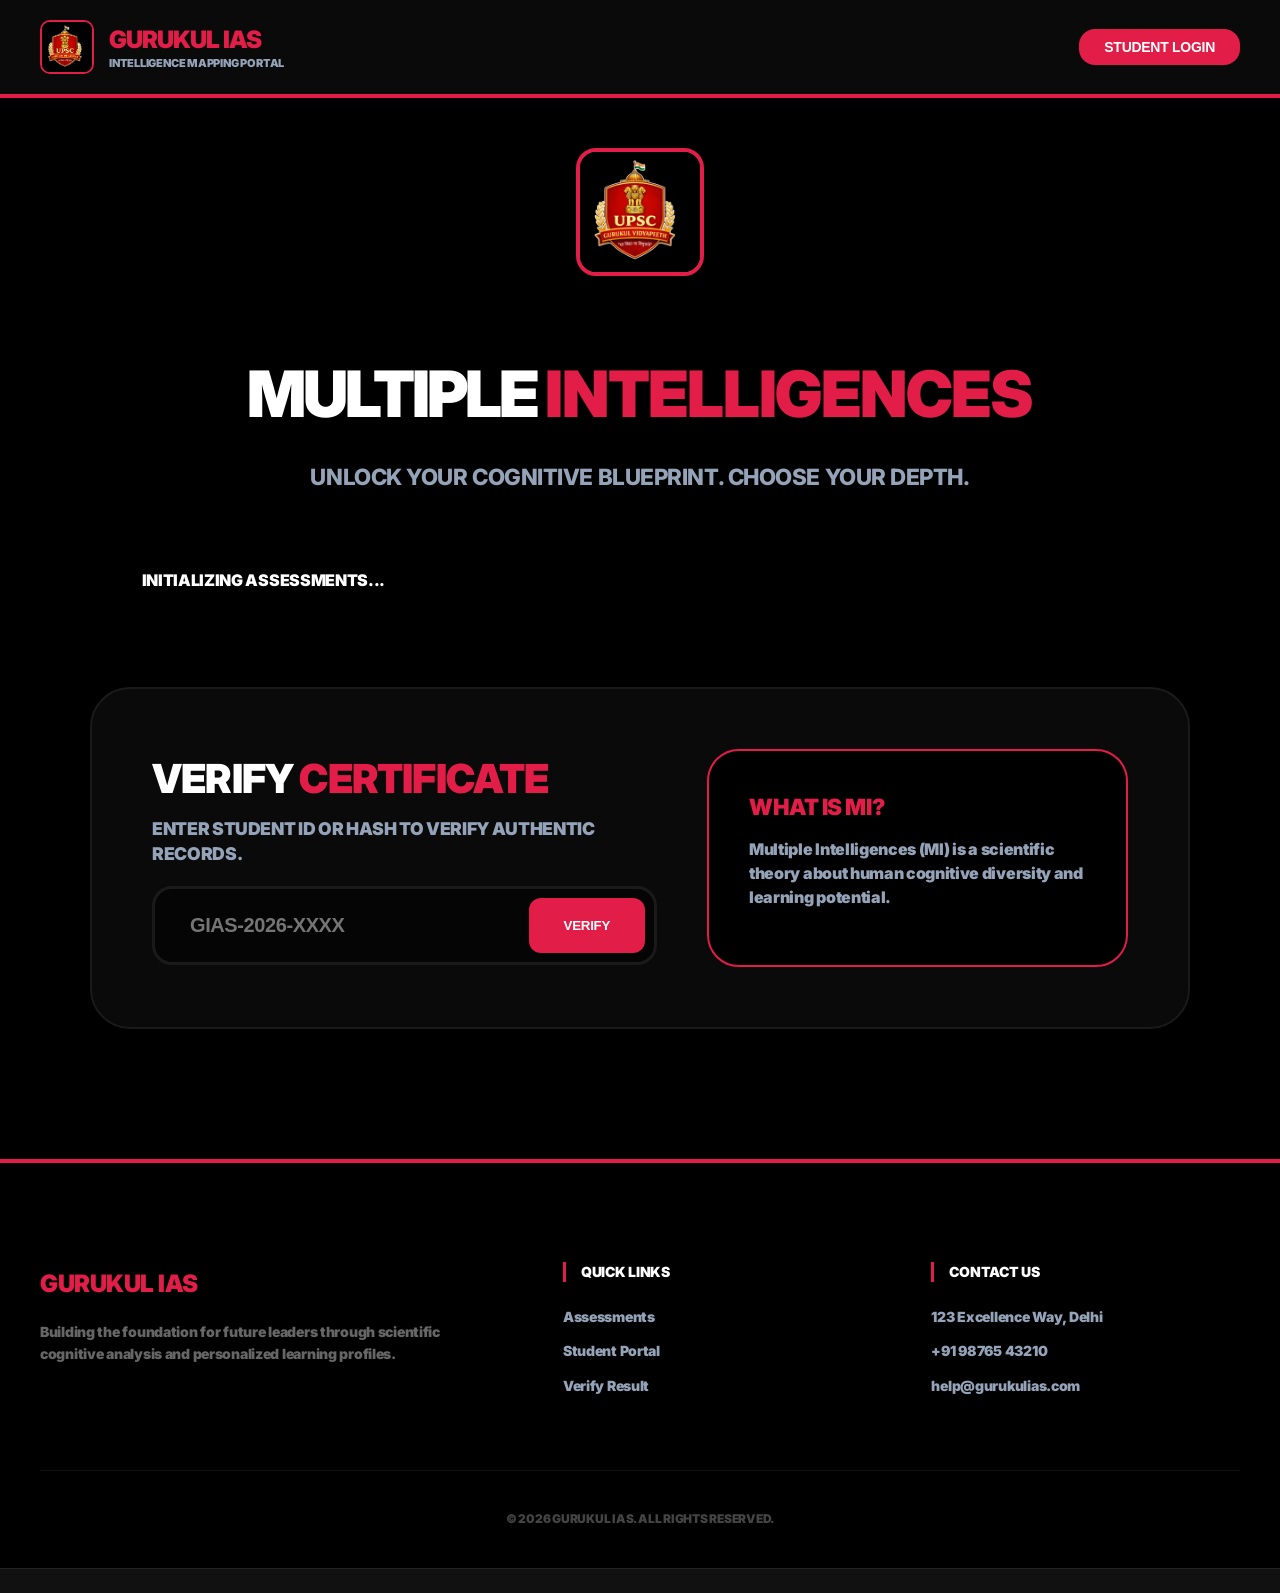
==== commit f6f20113: "style: restored home page centered header and fixed logo sizes across platform" ====
--- a/index.html
+++ b/index.html
@@ -7,10 +7,12 @@
     <link href="https://fonts.googleapis.com/css2?family=Inter:wght@400;600;700;800;900&display=swap" rel="stylesheet">
     <link rel="stylesheet" href="style.css">
     <style>
-        .portal-container { max-width: 1200px; margin: 40px auto; padding: 0 20px; text-align: center; }
-        .hero-section { padding: 60px 0; margin-bottom: 40px; }
-        .hero-section h1 { font-size: 4.5rem; font-weight: 900 !important; letter-spacing: -3px; margin-bottom: 10px; }
-        .hero-section p { color: var(--secondary-text); font-size: 1.4rem; font-weight: 800 !important; }
+        .portal-container { max-width: 1100px; margin: 50px auto; padding: 0 20px; text-align: center; }
+        
+        .portal-header { margin-bottom: 60px; }
+        .portal-header img { width: 120px; border-radius: 20px; margin-bottom: 25px; border: 4px solid var(--primary); }
+        .portal-header h1 { font-size: 4rem; font-weight: 900 !important; letter-spacing: -3px; margin-bottom: 10px; text-transform: uppercase; }
+        .portal-header p { color: var(--secondary-text); font-size: 1.4rem; font-weight: 800 !important; }
         
         .test-grid { display: grid; grid-template-columns: repeat(3, 1fr); gap: 30px; margin-top: 40px; }
         .test-card { 
@@ -18,7 +20,7 @@
             transition: 0.3s; cursor: pointer; text-decoration: none; color: inherit;
             display: flex; flex-direction: column; align-items: center; position: relative; overflow: hidden;
         }
-        .test-card:hover { border-color: var(--primary); transform: translateY(-10px); box-shadow: 0 20px 40px rgba(0,0,0,0.8); }
+        .test-card:hover { border-color: var(--primary); transform: translateY(-10px); background: #000; box-shadow: 0 20px 40px rgba(0,0,0,0.8); }
         .test-card h3 { font-size: 1.8rem; font-weight: 900 !important; margin: 20px 0 10px; color: var(--primary); }
         .test-card .icon-circle { 
             width: 80px; height: 80px; border-radius: 50%; background: rgba(225, 29, 72, 0.1); 
@@ -38,7 +40,7 @@
         .ticker-item span { color: var(--primary); }
 
         @keyframes ticker { 0% { transform: translateX(100%); } 100% { transform: translateX(-100%); } }
-        @media (max-width: 768px) { .test-grid { grid-template-columns: 1fr; } .verify-section { grid-template-columns: 1fr; } }
+        @media (max-width: 768px) { .test-grid { grid-template-columns: 1fr; } .verify-section { grid-template-columns: 1fr; } .portal-header h1 { font-size: 2.5rem; } }
     </style>
 </head>
 <body data-theme="dark">
@@ -47,7 +49,7 @@
             <a href="index.html" class="brand">
                 <img src="gurukul_ias.jpeg" alt="Logo" class="logo-icon">
                 <div class="brand-text">
-                    <h1 id="header-name">GURUKUL IAS</h1>
+                    <h1>GURUKUL IAS</h1>
                     <p>Intelligence Mapping Portal</p>
                 </div>
             </a>
@@ -58,10 +60,11 @@
     </header>
 
     <main class="portal-container">
-        <section class="hero-section">
+        <header class="portal-header">
+            <img src="gurukul_ias.jpeg" alt="GURUKUL IAS">
             <h1>MULTIPLE <span style="color: var(--primary)">INTELLIGENCES</span></h1>
             <p>UNLOCK YOUR COGNITIVE BLUEPRINT. CHOOSE YOUR DEPTH.</p>
-        </section>
+        </header>
 
         <div class="test-grid" id="test-grid">
             <div class="loading-state"><p>INITIALIZING ASSESSMENTS...</p></div>
@@ -87,7 +90,7 @@
         <div class="footer-container">
             <div class="footer-grid">
                 <div class="footer-brand">
-                    <h3 id="footer-name">GURUKUL IAS</h3>
+                    <h3>GURUKUL IAS</h3>
                     <p>Building the foundation for future leaders through scientific cognitive analysis and personalized learning profiles.</p>
                 </div>
                 <div class="footer-section">
@@ -123,7 +126,6 @@
                     document.getElementById('cms-body').innerText = cms.about_mi.body;
                 }
 
-                // Load Settings for header/footer
                 const resT = await fetch('api.php?type=active_tests');
                 const tests = await resT.json();
                 const grid = document.getElementById('test-grid');
--- a/style.css
+++ b/style.css
@@ -57,9 +57,9 @@
     align-items: center;
 }
 .brand { display: flex; align-items: center; gap: 15px; cursor: pointer; text-decoration: none; }
-.logo-icon { width: 60px; height: 60px; border-radius: 12px; object-fit: cover; border: 3px solid var(--primary); }
-.brand-text h1 { margin: 0; font-size: 28px; color: var(--primary); text-transform: uppercase; letter-spacing: -1px; }
-.brand-text p { margin: 0; font-size: 13px; color: var(--secondary-text); text-transform: uppercase; }
+.logo-icon { width: 50px; height: 50px; border-radius: 10px; object-fit: cover; border: 2px solid var(--primary); }
+.brand-text h1 { margin: 0; font-size: 24px; color: var(--primary); text-transform: uppercase; letter-spacing: -1px; }
+.brand-text p { margin: 0; font-size: 11px; color: var(--secondary-text); text-transform: uppercase; }
 
 .header-actions { display: flex; align-items: center; gap: 12px; }
 .action-btn {
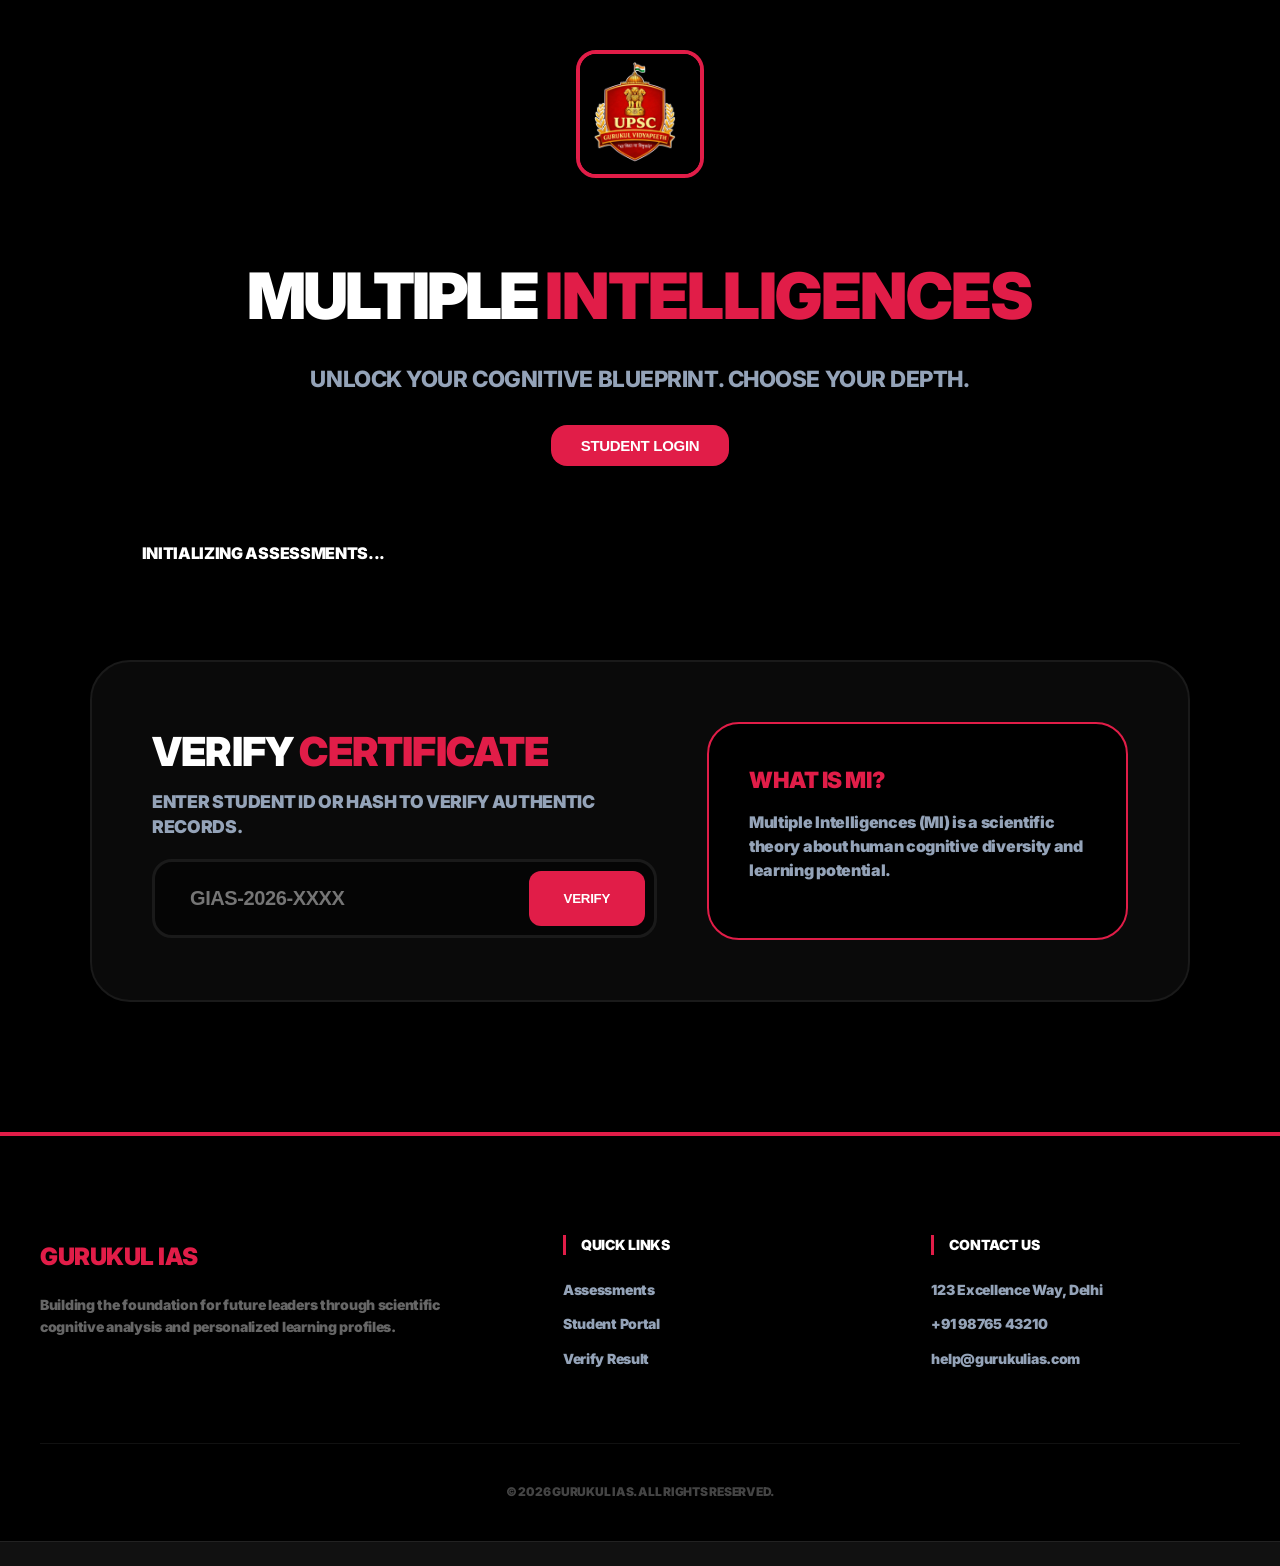
==== commit 53a880d6: "style: refined unified header and restored centered hero for home page" ====
--- a/index.html
+++ b/index.html
@@ -44,26 +44,14 @@
     </style>
 </head>
 <body data-theme="dark">
-    <header class="site-header">
-        <div class="header-container">
-            <a href="index.html" class="brand">
-                <img src="gurukul_ias.jpeg" alt="Logo" class="logo-icon">
-                <div class="brand-text">
-                    <h1>GURUKUL IAS</h1>
-                    <p>Intelligence Mapping Portal</p>
-                </div>
-            </a>
-            <div class="header-actions">
-                <button class="btn-primary" onclick="location.href='login.html'" style="padding: 10px 25px; font-size: 14px;">STUDENT LOGIN</button>
-            </div>
-        </div>
-    </header>
-
     <main class="portal-container">
         <header class="portal-header">
             <img src="gurukul_ias.jpeg" alt="GURUKUL IAS">
             <h1>MULTIPLE <span style="color: var(--primary)">INTELLIGENCES</span></h1>
             <p>UNLOCK YOUR COGNITIVE BLUEPRINT. CHOOSE YOUR DEPTH.</p>
+            <div style="margin-top: 30px;">
+                <button class="btn-primary" onclick="location.href='login.html'" style="padding: 12px 30px; font-size: 15px;">STUDENT LOGIN</button>
+            </div>
         </header>
 
         <div class="test-grid" id="test-grid">
--- a/style.css
+++ b/style.css
@@ -42,24 +42,24 @@
 /* --- UNIFIED HEADER --- */
 .site-header {
     background: var(--card);
-    padding: 20px 0;
-    border-bottom: 4px solid var(--primary);
+    padding: 12px 0;
+    border-bottom: 3px solid var(--primary);
     position: sticky;
     top: 0;
     z-index: 1000;
 }
 .header-container {
-    max-width: 1200px;
+    max-width: 1100px;
     margin: 0 auto;
     padding: 0 30px;
     display: flex;
     justify-content: space-between;
     align-items: center;
 }
-.brand { display: flex; align-items: center; gap: 15px; cursor: pointer; text-decoration: none; }
-.logo-icon { width: 50px; height: 50px; border-radius: 10px; object-fit: cover; border: 2px solid var(--primary); }
-.brand-text h1 { margin: 0; font-size: 24px; color: var(--primary); text-transform: uppercase; letter-spacing: -1px; }
-.brand-text p { margin: 0; font-size: 11px; color: var(--secondary-text); text-transform: uppercase; }
+.brand { display: flex; align-items: center; gap: 12px; cursor: pointer; text-decoration: none; }
+.logo-icon { width: 40px; height: 40px; border-radius: 8px; object-fit: cover; border: 2px solid var(--primary); }
+.brand-text h1 { margin: 0; font-size: 20px; color: var(--primary); text-transform: uppercase; letter-spacing: -0.5px; }
+.brand-text p { margin: 0; font-size: 10px; color: var(--secondary-text); text-transform: uppercase; }
 
 .header-actions { display: flex; align-items: center; gap: 12px; }
 .action-btn {
